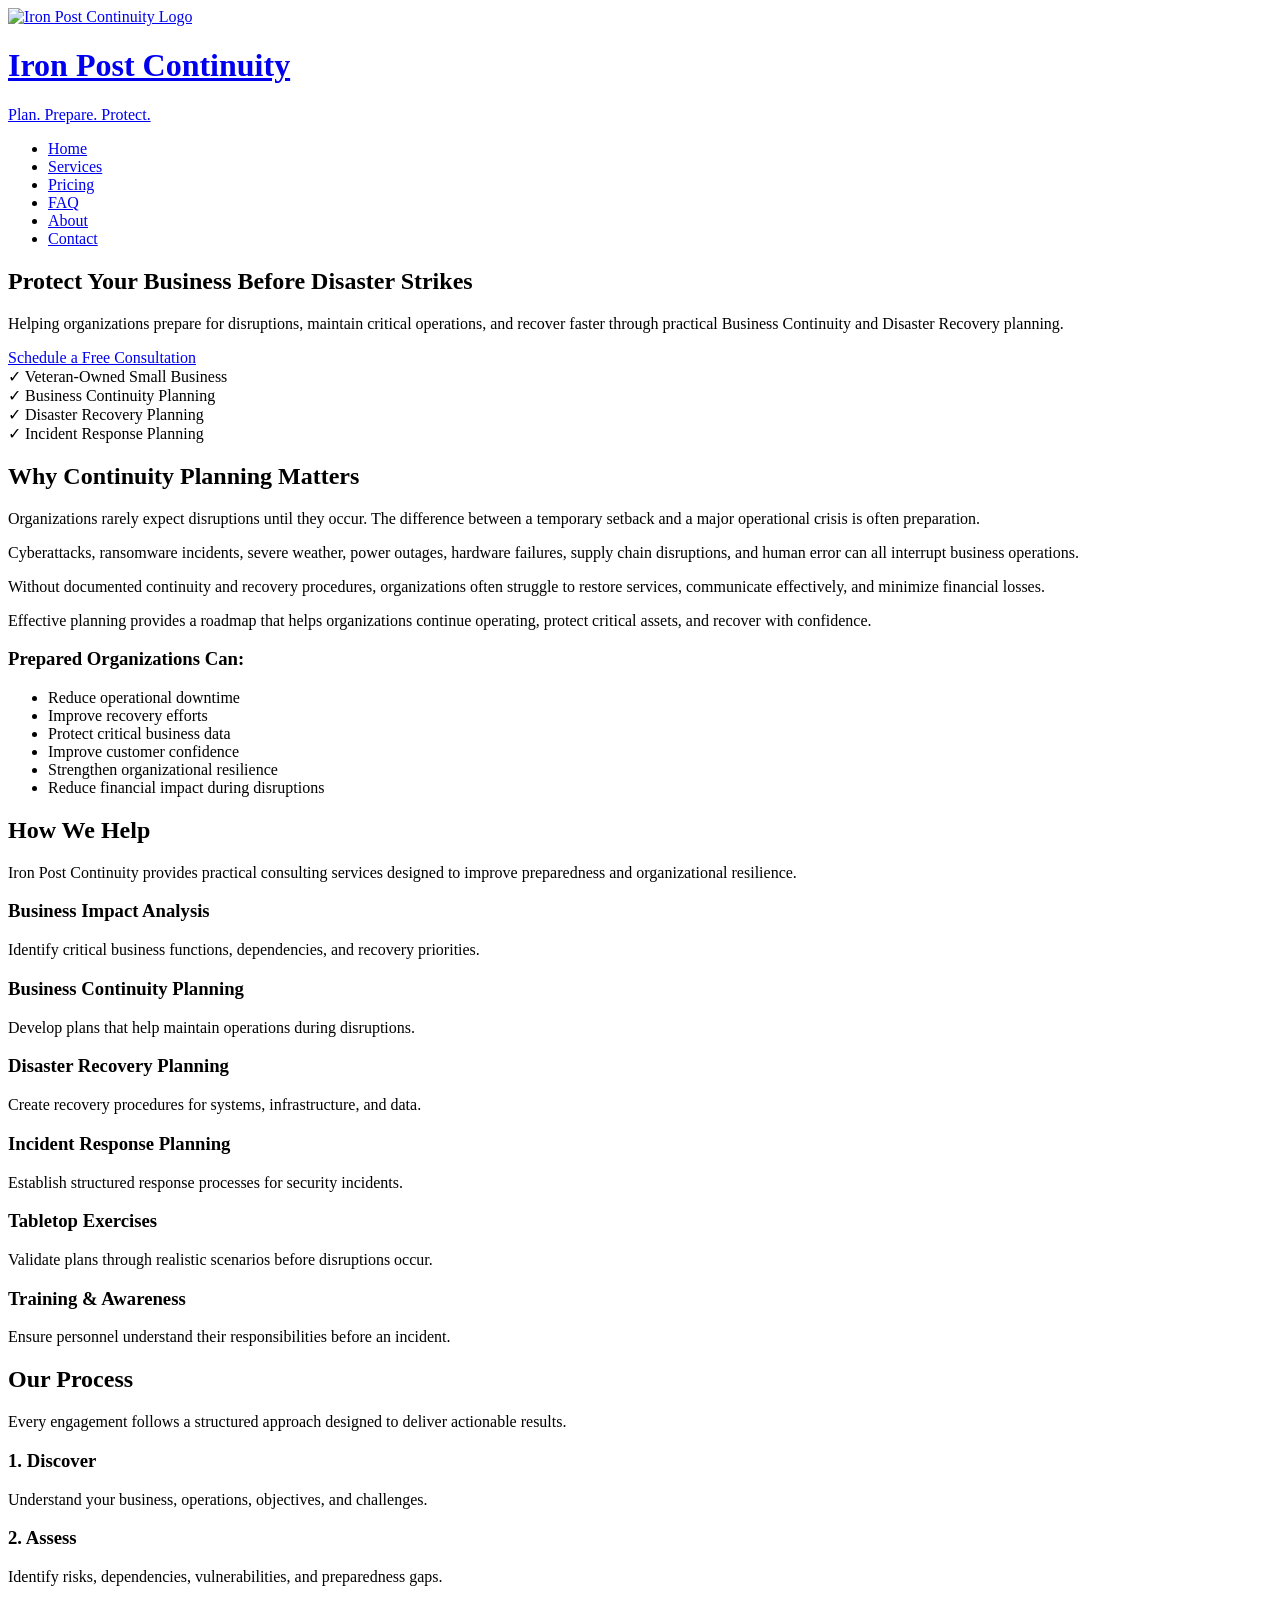
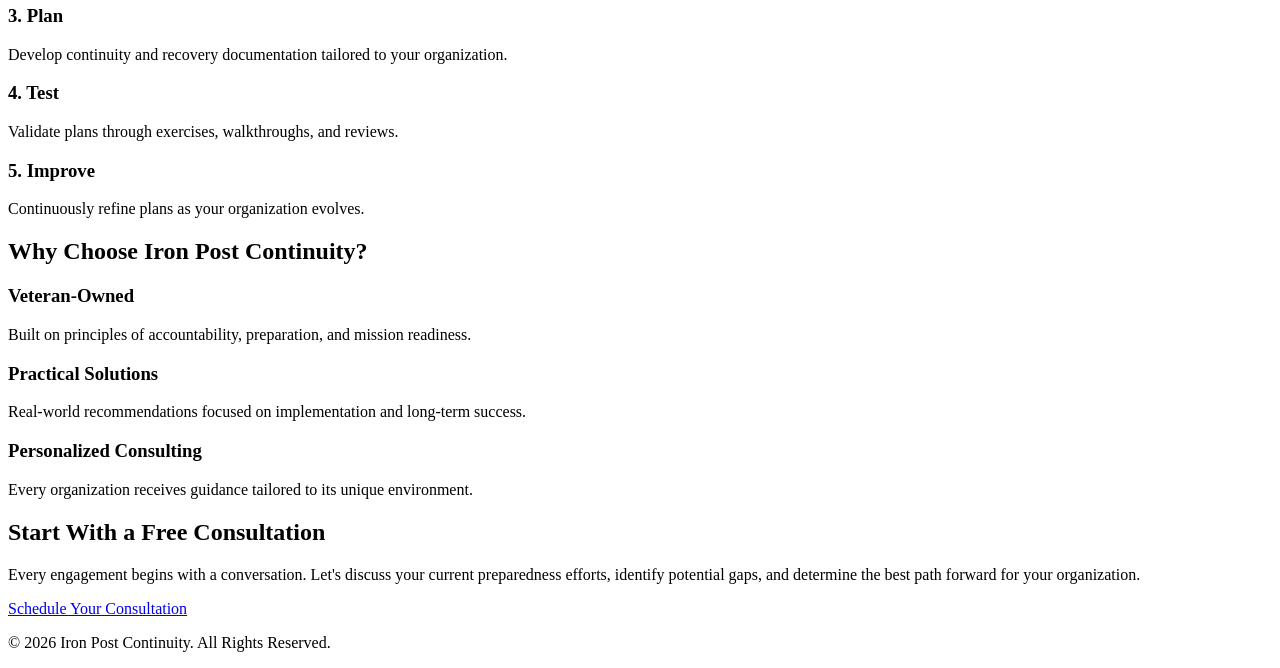
==== index.html @ cb5ae046 "Update index.html" ====
<!DOCTYPE html>

<html lang="en">
<head>
    <meta charset="UTF-8">
    <meta name="viewport" content="width=device-width, initial-scale=1.0">
    <title>Iron Post Continuity | Business Continuity & Disaster Recovery Consulting</title>


<link rel="stylesheet" href="css/styles.css">

<link rel="preconnect" href="https://fonts.googleapis.com">
<link rel="preconnect" href="https://fonts.gstatic.com" crossorigin>

<link href="https://fonts.googleapis.com/css2?family=Inter:wght@300;400;500;600;700&display=swap" rel="stylesheet">


</head>

<body>

<header>
    <div class="container nav-container">


    <a href="index.html" class="logo-container">

        <img src="images/logo.png"
             alt="Iron Post Continuity Logo"
             class="logo">

        <div>
            <h1>Iron Post Continuity</h1>
            <p>Plan. Prepare. Protect.</p>
        </div>

    </a>

    <nav>
        <ul>
            <li><a href="index.html">Home</a></li>
            <li><a href="services.html">Services</a></li>
            <li><a href="pricing.html">Pricing</a></li>
            <li><a href="faq.html">FAQ</a></li>
            <li><a href="about.html">About</a></li>
            <li><a href="contact.html">Contact</a></li>
        </ul>
    </nav>

</div>


</header>

<section class="hero home-hero">


<div class="container hero-content">

    <h2>Protect Your Business Before Disaster Strikes</h2>

    <p>
        Helping organizations prepare for disruptions, maintain
        critical operations, and recover faster through practical
        Business Continuity and Disaster Recovery planning.
    </p>

    <a href="contact.html" class="btn">
        Schedule a Free Consultation
    </a>

</div>


</section>

<section class="trust-bar">


<div class="container trust-grid">

    <div>✓ Veteran-Owned Small Business</div>

    <div>✓ Business Continuity Planning</div>

    <div>✓ Disaster Recovery Planning</div>

    <div>✓ Incident Response Planning</div>

</div>


</section>

<section class="section-light">


<div class="container">

    <div class="section-heading">

        <h2>Why Continuity Planning Matters</h2>

        <p>
            Organizations rarely expect disruptions until they occur.
            The difference between a temporary setback and a major
            operational crisis is often preparation.
        </p>

    </div>

    <div class="two-column-grid">

        <div>

            <p>
                Cyberattacks, ransomware incidents, severe weather,
                power outages, hardware failures, supply chain
                disruptions, and human error can all interrupt
                business operations.
            </p>

            <p>
                Without documented continuity and recovery procedures,
                organizations often struggle to restore services,
                communicate effectively, and minimize financial losses.
            </p>

            <p>
                Effective planning provides a roadmap that helps
                organizations continue operating, protect critical
                assets, and recover with confidence.
            </p>

        </div>

        <div class="card">

            <h3>Prepared Organizations Can:</h3>

            <ul>
                <li>Reduce operational downtime</li>
                <li>Improve recovery efforts</li>
                <li>Protect critical business data</li>
                <li>Improve customer confidence</li>
                <li>Strengthen organizational resilience</li>
                <li>Reduce financial impact during disruptions</li>
            </ul>

        </div>

    </div>

</div>


</section>

<section class="section-dark">


<div class="container">

    <div class="section-heading">

        <h2>How We Help</h2>

        <p>
            Iron Post Continuity provides practical consulting
            services designed to improve preparedness and
            organizational resilience.
        </p>

    </div>

    <div class="cards-grid">

        <div class="card">
            <h3>Business Impact Analysis</h3>
            <p>
                Identify critical business functions,
                dependencies, and recovery priorities.
            </p>
        </div>

        <div class="card">
            <h3>Business Continuity Planning</h3>
            <p>
                Develop plans that help maintain
                operations during disruptions.
            </p>
        </div>

        <div class="card">
            <h3>Disaster Recovery Planning</h3>
            <p>
                Create recovery procedures for
                systems, infrastructure, and data.
            </p>
        </div>

        <div class="card">
            <h3>Incident Response Planning</h3>
            <p>
                Establish structured response
                processes for security incidents.
            </p>
        </div>

        <div class="card">
            <h3>Tabletop Exercises</h3>
            <p>
                Validate plans through realistic
                scenarios before disruptions occur.
            </p>
        </div>

        <div class="card">
            <h3>Training & Awareness</h3>
            <p>
                Ensure personnel understand their
                responsibilities before an incident.
            </p>
        </div>

    </div>

</div>


</section>

<section class="section-light">


<div class="container">

    <div class="section-heading">

        <h2>Our Process</h2>

        <p>
            Every engagement follows a structured approach
            designed to deliver actionable results.
        </p>

    </div>

    <div class="cards-grid">

        <div class="card">
            <h3>1. Discover</h3>
            <p>
                Understand your business, operations,
                objectives, and challenges.
            </p>
        </div>

        <div class="card">
            <h3>2. Assess</h3>
            <p>
                Identify risks, dependencies,
                vulnerabilities, and preparedness gaps.
            </p>
        </div>

        <div class="card">
            <h3>3. Plan</h3>
            <p>
                Develop continuity and recovery
                documentation tailored to your organization.
            </p>
        </div>

        <div class="card">
            <h3>4. Test</h3>
            <p>
                Validate plans through exercises,
                walkthroughs, and reviews.
            </p>
        </div>

        <div class="card">
            <h3>5. Improve</h3>
            <p>
                Continuously refine plans as your
                organization evolves.
            </p>
        </div>

    </div>

</div>


</section>

<section class="section-dark">


<div class="container">

    <div class="section-heading">

        <h2>Why Choose Iron Post Continuity?</h2>

    </div>

    <div class="cards-grid">

        <div class="card">

            <h3>Veteran-Owned</h3>

            <p>
                Built on principles of accountability,
                preparation, and mission readiness.
            </p>

        </div>

        <div class="card">

            <h3>Practical Solutions</h3>

            <p>
                Real-world recommendations focused on
                implementation and long-term success.
            </p>

        </div>

        <div class="card">

            <h3>Personalized Consulting</h3>

            <p>
                Every organization receives guidance
                tailored to its unique environment.
            </p>

        </div>

    </div>

</div>


</section>

<section class="cta-section">


<div class="container">

    <h2>Start With a Free Consultation</h2>

    <p>
        Every engagement begins with a conversation.
        Let's discuss your current preparedness efforts,
        identify potential gaps, and determine the best
        path forward for your organization.
    </p>

    <a href="contact.html" class="btn">
        Schedule Your Consultation
    </a>

</div>


</section>

<footer>


<div class="container">

    <p>
        © 2026 Iron Post Continuity. All Rights Reserved.
    </p>

</div>


</footer>

</body>
</html>
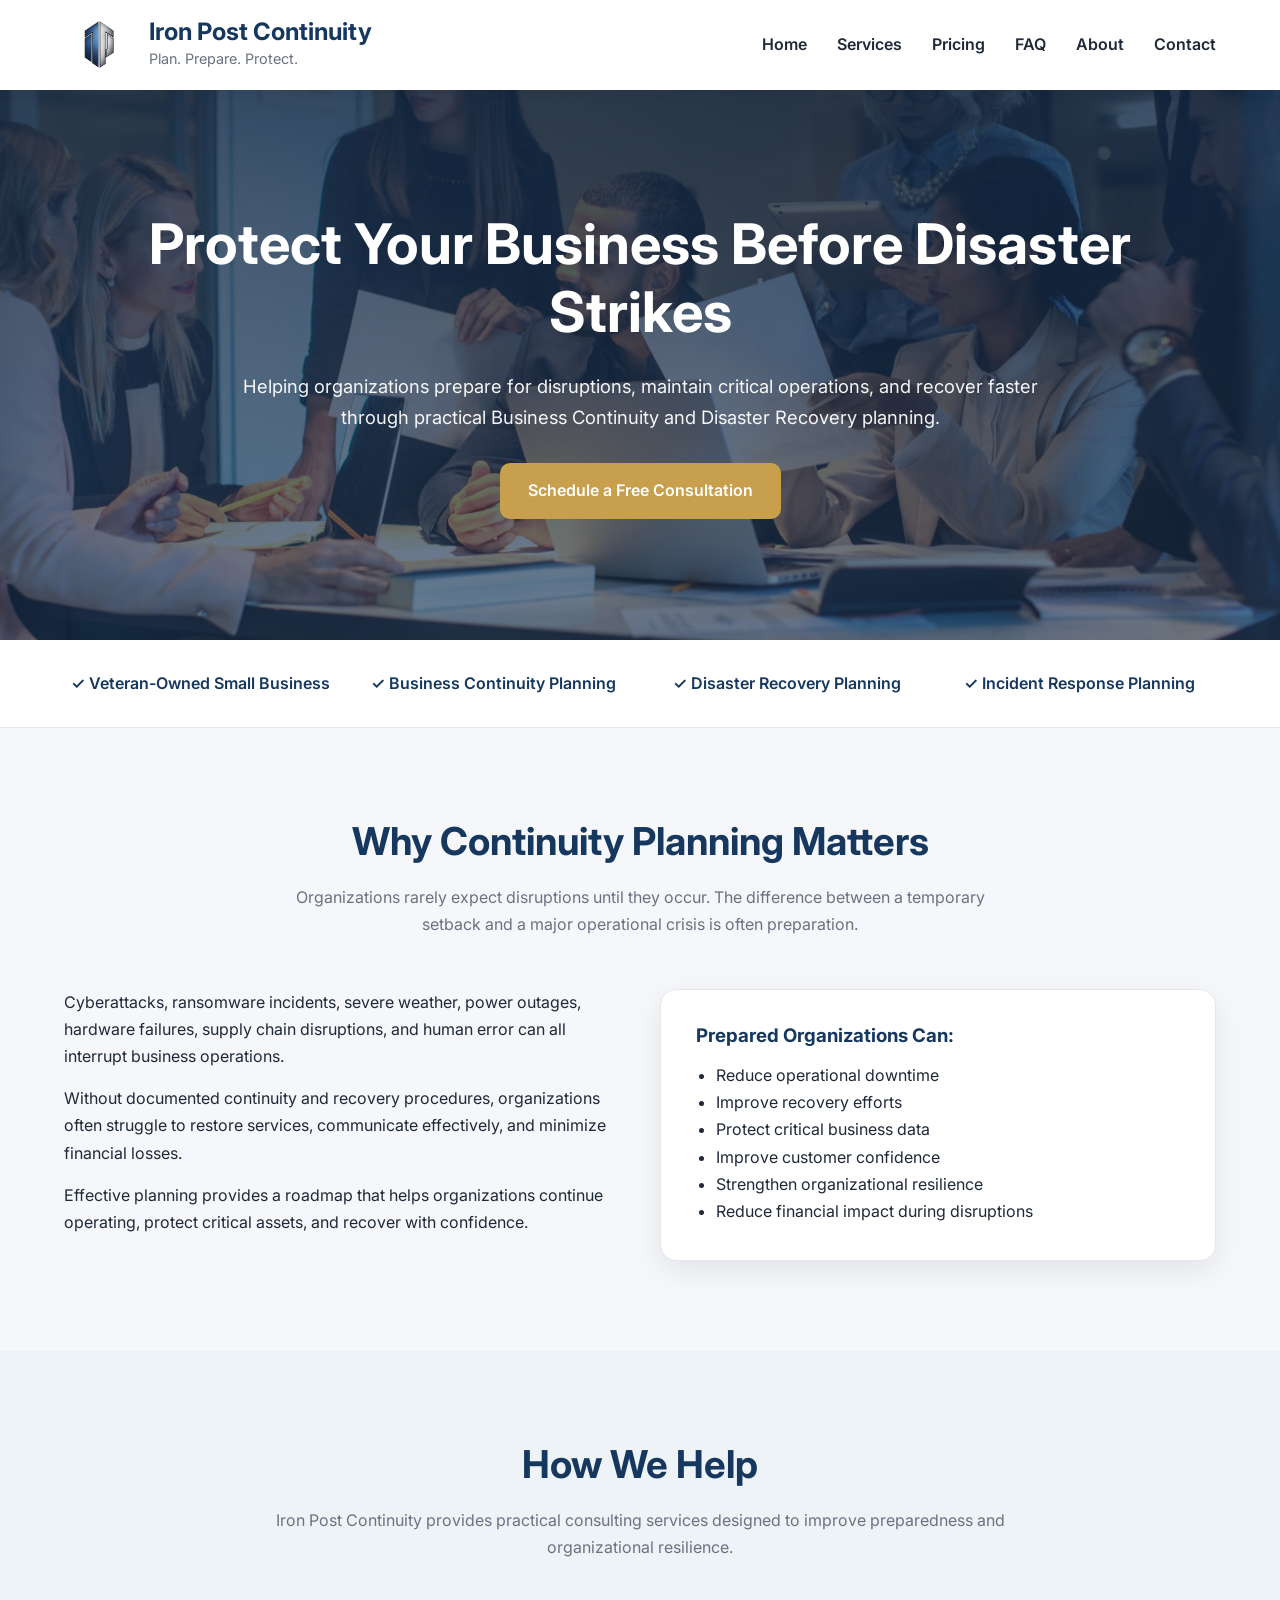
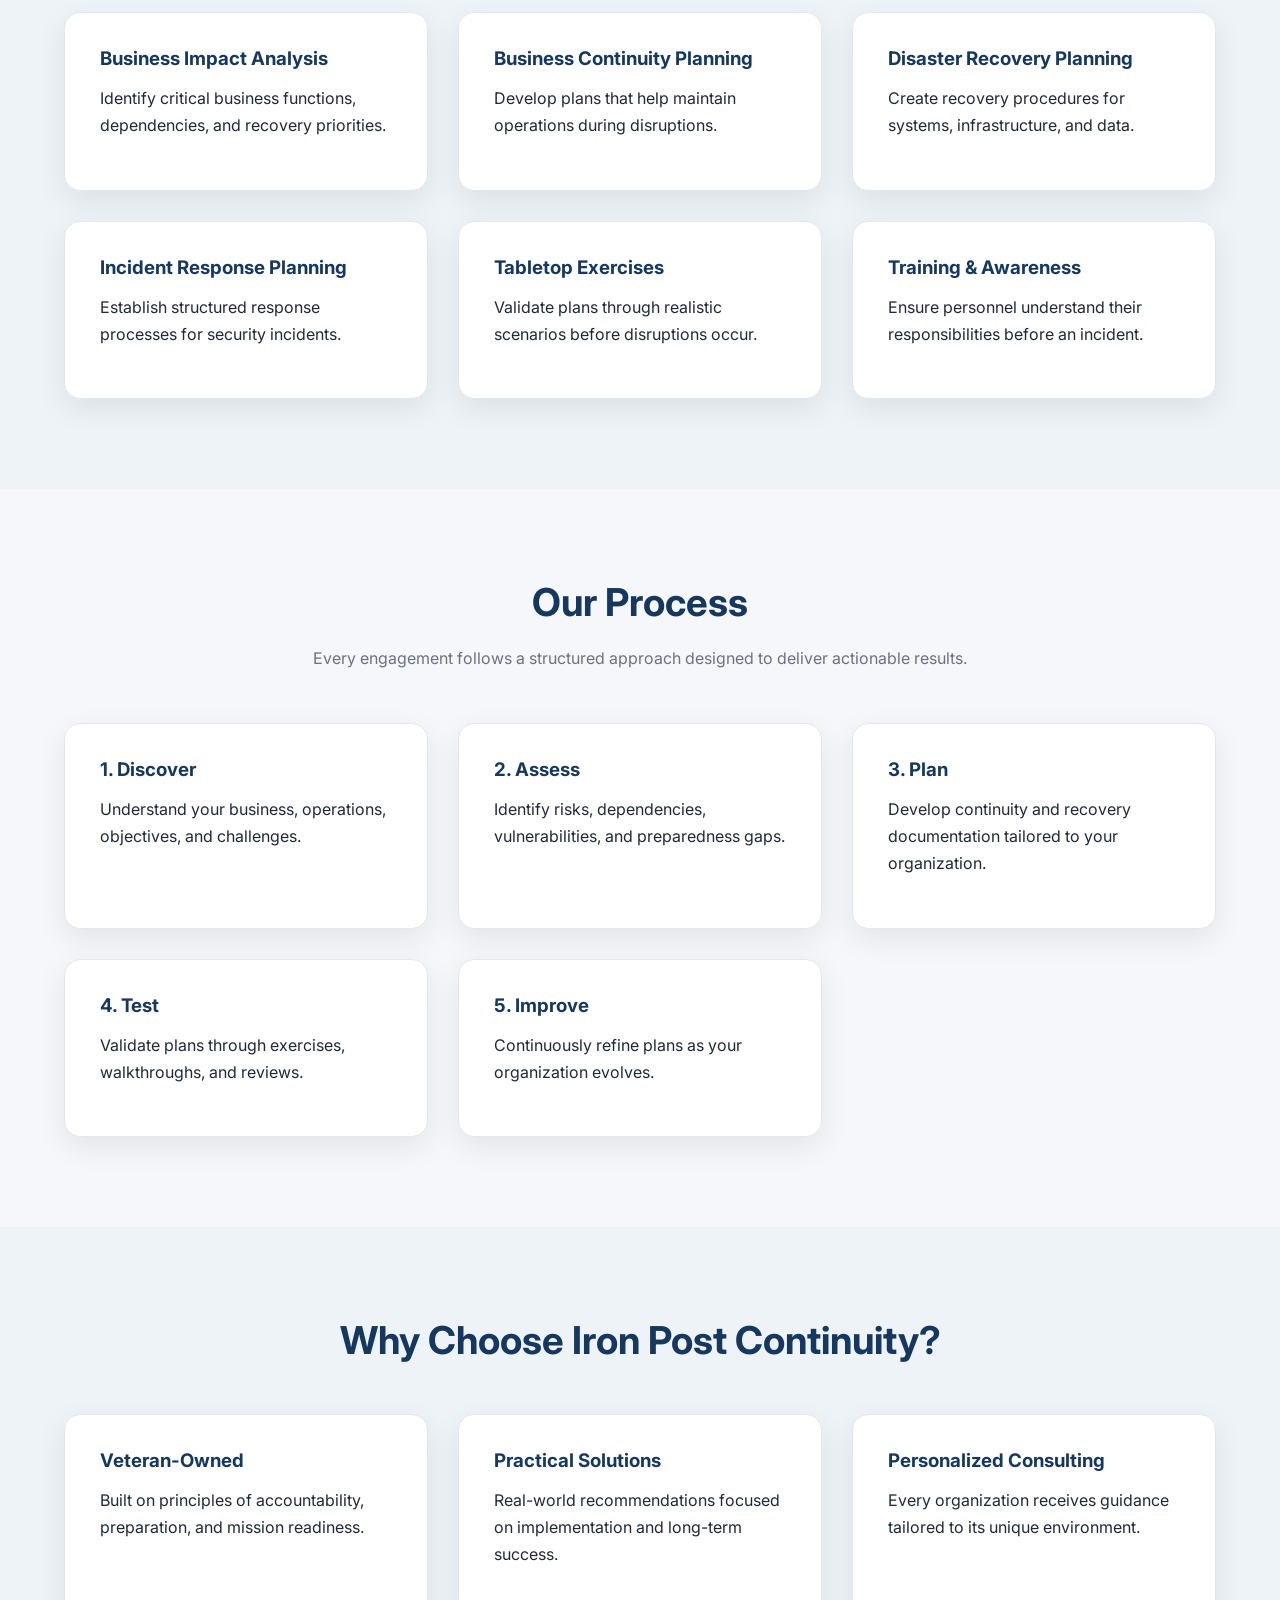
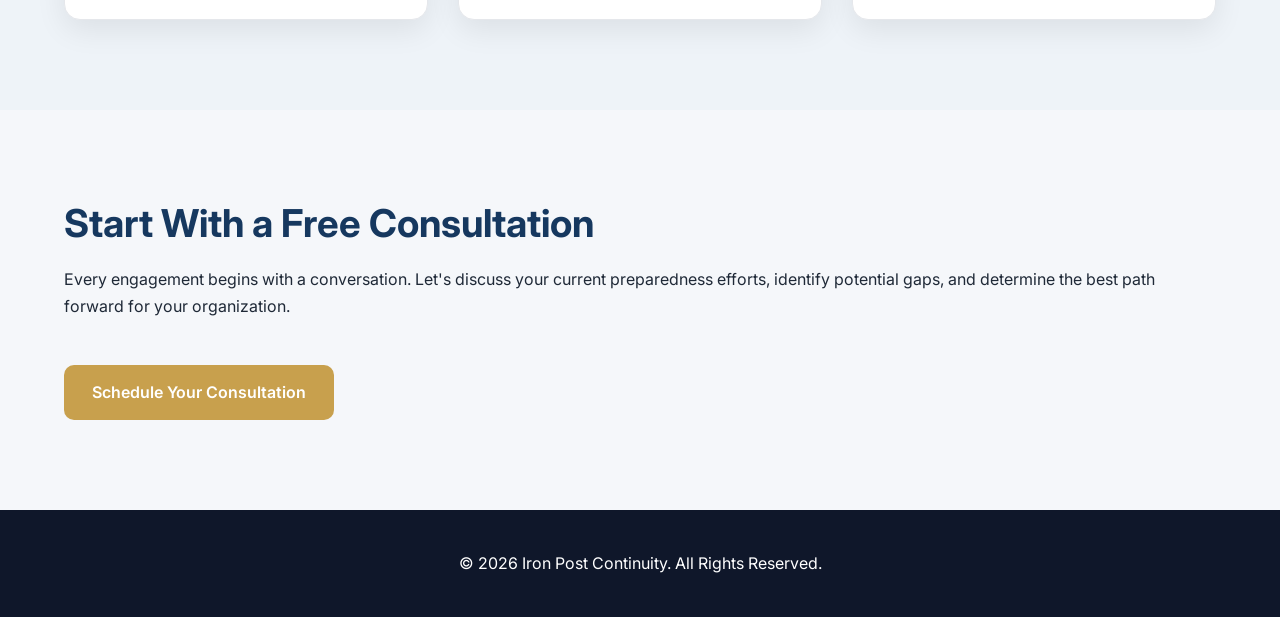
==== commit bc636769: "Added favicon and updated webpages to show it." ====
--- a/index.html
+++ b/index.html
@@ -5,7 +5,7 @@
     <meta charset="UTF-8">
     <meta name="viewport" content="width=device-width, initial-scale=1.0">
     <title>Iron Post Continuity | Business Continuity & Disaster Recovery Consulting</title>
-
+    <link rel="icon" type="image/png" href="images/favicon.png">
 
 <link rel="stylesheet" href="css/styles.css">
 
--- a/css/styles.css
+++ b/css/styles.css
@@ -0,0 +1,916 @@
+/* ==================================================
+IRON POST CONTINUITY
+Professional Consulting Theme
+================================================== */
+
+:root {
+
+
+--primary: #16385f;
+--primary-dark: #102846;
+--primary-light: #29517f;
+
+--secondary: #c8a04d;
+
+--text: #1f2937;
+--text-light: #6b7280;
+
+--background: #f5f7fa;
+--surface: #ffffff;
+
+--border: #e5e7eb;
+
+--shadow:
+    0 10px 30px rgba(0,0,0,.08);
+
+
+}
+
+/* ==================================================
+RESET
+================================================== */
+
+* {
+  margin: 0;
+  padding: 0;
+  box-sizing: border-box;
+  }
+
+html {
+scroll-behavior: smooth;
+}
+
+body {
+
+
+font-family: 'Inter', sans-serif;
+
+background: var(--background);
+
+color: var(--text);
+
+line-height: 1.7;
+
+
+}
+
+/* ==================================================
+GLOBAL
+================================================== */
+
+.container {
+
+
+width: 90%;
+max-width: 1200px;
+margin: auto;
+
+
+}
+
+section {
+padding: 90px 0;
+}
+
+h1,
+h2,
+h3 {
+
+
+line-height: 1.2;
+
+
+}
+
+h2 {
+
+
+color: var(--primary);
+
+font-size: 2.4rem;
+
+margin-bottom: 20px;
+
+
+}
+
+p {
+
+
+margin-bottom: 15px;
+
+
+}
+
+ul {
+
+
+padding-left: 20px;
+
+
+}
+
+a {
+
+
+text-decoration: none;
+
+
+}
+
+/* ==================================================
+HEADER
+================================================== */
+
+header {
+
+
+background: white;
+
+position: sticky;
+
+top: 0;
+
+z-index: 1000;
+
+box-shadow:
+    0 2px 12px rgba(0,0,0,.05);
+
+
+}
+
+.nav-container {
+
+
+display: flex;
+
+align-items: center;
+
+justify-content: space-between;
+
+min-height: 90px;
+
+
+}
+
+.logo-container {
+
+
+display: flex;
+
+align-items: center;
+
+gap: 15px;
+
+color: inherit;
+
+
+}
+
+.logo {
+
+
+width: 70px;
+height: auto;
+
+
+}
+
+.logo-container h1 {
+
+
+font-size: 1.5rem;
+
+color: var(--primary);
+
+margin: 0;
+
+
+}
+
+.logo-container p {
+
+
+margin: 0;
+
+color: var(--text-light);
+
+font-size: .9rem;
+
+
+}
+
+nav ul {
+
+
+display: flex;
+
+list-style: none;
+
+gap: 30px;
+
+
+}
+
+nav a {
+
+
+color: var(--text);
+
+font-weight: 600;
+
+transition: .25s ease;
+
+
+}
+
+nav a:hover {
+
+
+color: var(--secondary);
+
+
+}
+
+/* ==================================================
+HERO SECTIONS
+================================================== */
+
+.hero,
+.page-hero {
+
+
+min-height: 550px;
+
+display: flex;
+
+align-items: center;
+
+justify-content: center;
+
+text-align: center;
+
+position: relative;
+
+overflow: hidden;
+
+background-size: cover;
+background-position: center;
+
+
+}
+
+.hero::before,
+.page-hero::before {
+
+
+content: "";
+
+position: absolute;
+
+inset: 0;
+
+background:
+    linear-gradient(
+        rgba(16,40,70,.82),
+        rgba(16,40,70,.58)
+    );
+
+
+}
+
+.hero-content,
+.page-hero .container {
+
+
+position: relative;
+
+z-index: 2;
+
+
+}
+
+.hero h2,
+.page-hero h2 {
+
+
+color: white;
+
+font-size: 3.5rem;
+
+margin-bottom: 25px;
+
+
+}
+
+.hero p,
+.page-hero p {
+
+
+color: rgba(255,255,255,.95);
+
+max-width: 850px;
+
+margin: auto;
+
+font-size: 1.15rem;
+
+
+}
+
+/* ==================================================
+HERO IMAGES
+================================================== */
+
+.home-hero {
+background-image: url('../images/hero-bg.jpg');
+}
+
+.about-hero {
+background-image: url('../images/about-hero.jpg');
+}
+
+.services-hero {
+background-image: url('../images/services-hero.jpg');
+}
+
+.pricing-hero {
+background-image: url('../images/pricing-hero.jpg');
+}
+
+.faq-hero {
+background-image: url('../images/faq-hero.jpg');
+}
+
+.contact-hero {
+background-image: url('../images/contact-hero.jpg');
+}
+
+/* ==========================================
+   Founder Section
+========================================== */
+
+.founder-card {
+
+    display: grid;
+
+    grid-template-columns: 300px 1fr;
+
+    gap: 40px;
+
+    align-items: center;
+
+    background: white;
+
+    padding: 40px;
+
+    border-radius: 16px;
+
+    border: 1px solid var(--border);
+
+    box-shadow: var(--shadow);
+
+    max-width: 1100px;
+
+    margin: auto;
+}
+
+.founder-image img {
+
+    width: 100%;
+
+    border-radius: 12px;
+
+    display: block;
+
+    box-shadow:
+        0 10px 25px rgba(0,0,0,.15);
+}
+
+.founder-content h3 {
+
+    color: var(--primary);
+
+    font-size: 2rem;
+
+    margin-bottom: 20px;
+}
+
+.founder-content p {
+
+    margin-bottom: 15px;
+}
+
+.founder-title {
+
+    color: var(--text-light);
+
+    font-weight: 600;
+
+    margin-bottom: 25px;
+}
+
+/* ==================================================
+BUTTONS
+================================================== */
+
+.btn {
+
+
+display: inline-block;
+
+margin-top: 30px;
+
+padding: 14px 28px;
+
+background: var(--secondary);
+
+color: white;
+
+font-weight: 600;
+
+border-radius: 10px;
+
+transition: .3s ease;
+
+
+}
+
+.btn:hover {
+
+
+transform: translateY(-3px);
+
+opacity: .95;
+
+
+}
+
+/* ==================================================
+TRUST BAR
+================================================== */
+
+.trust-bar {
+
+
+background: white;
+
+padding: 30px 0;
+
+border-bottom: 1px solid var(--border);
+
+
+}
+
+.trust-grid {
+
+
+display: grid;
+
+grid-template-columns:
+    repeat(auto-fit,minmax(220px,1fr));
+
+gap: 20px;
+
+text-align: center;
+
+font-weight: 600;
+
+color: var(--primary);
+
+
+}
+
+/* ==================================================
+SECTION STYLES
+================================================== */
+
+.section-light {
+
+
+background: var(--background);
+
+
+}
+
+.section-dark {
+
+
+background: #eef3f8;
+
+
+}
+
+.section-heading {
+
+
+text-align: center;
+
+margin-bottom: 50px;
+
+
+}
+
+.section-heading p {
+
+
+max-width: 750px;
+
+margin: auto;
+
+color: var(--text-light);
+
+
+}
+
+/* ==================================================
+TWO COLUMN GRID
+================================================== */
+
+.two-column-grid {
+
+
+display: grid;
+
+grid-template-columns:
+    repeat(auto-fit,minmax(350px,1fr));
+
+gap: 40px;
+
+align-items: start;
+
+
+}
+
+/* ==================================================
+CARDS
+================================================== */
+
+.cards-grid {
+
+
+display: grid;
+
+grid-template-columns:
+    repeat(auto-fit,minmax(280px,1fr));
+
+gap: 30px;
+
+
+}
+
+.card {
+
+
+background: white;
+
+padding: 35px;
+
+border-radius: 16px;
+
+border: 1px solid var(--border);
+
+box-shadow: var(--shadow);
+
+transition: .3s ease;
+
+
+}
+
+.card:hover {
+
+
+transform: translateY(-6px);
+
+
+}
+
+.card h3 {
+
+
+color: var(--primary);
+
+margin-bottom: 15px;
+
+
+}
+
+.featured-card {
+
+
+border: 2px solid var(--secondary);
+
+
+}
+
+/* ==================================================
+PRICE
+================================================== */
+
+.price {
+
+
+font-size: 2.4rem;
+
+font-weight: 400;
+
+color: var(--primary);
+
+margin: 20px 0;
+
+
+}
+
+.price span {
+
+
+font-size: 1rem;
+
+color: var(--text-light);
+
+
+}
+
+/* ==================================================
+FAQ
+================================================== */
+
+.faq-container {
+
+
+max-width: 900px;
+
+margin: auto;
+
+
+}
+
+.faq-item {
+
+
+background: white;
+
+margin-bottom: 15px;
+
+border-radius: 12px;
+
+overflow: hidden;
+
+border: 1px solid var(--border);
+
+box-shadow: var(--shadow);
+
+
+}
+
+.faq-item summary {
+
+
+cursor: pointer;
+
+padding: 22px;
+
+font-weight: 600;
+
+list-style: none;
+
+position: relative;
+
+
+}
+
+.faq-item summary::-webkit-details-marker {
+display: none;
+}
+
+.faq-item summary::after {
+
+
+content: "+";
+
+position: absolute;
+
+right: 25px;
+
+font-size: 1.5rem;
+
+
+}
+
+.faq-item[open] summary::after {
+content: "−";
+}
+
+.faq-content {
+
+
+padding: 0 22px 22px;
+
+
+}
+
+/* ==================================================
+CONTACT
+================================================== */
+
+.contact-layout {
+
+
+display: grid;
+
+grid-template-columns:
+    2fr 1fr;
+
+gap: 40px;
+
+
+}
+
+.contact-form-card,
+.contact-info-card {
+
+
+background: white;
+
+padding: 35px;
+
+border-radius: 16px;
+
+border: 1px solid var(--border);
+
+box-shadow: var(--shadow);
+
+
+}
+
+.form-group {
+
+
+margin-bottom: 20px;
+
+
+}
+
+.form-group label {
+
+
+display: block;
+
+margin-bottom: 8px;
+
+font-weight: 600;
+
+
+}
+
+.contact-form input,
+.contact-form select,
+.contact-form textarea {
+
+
+width: 100%;
+
+padding: 14px;
+
+border: 1px solid var(--border);
+
+border-radius: 10px;
+
+font-family: inherit;
+
+
+}
+
+.contact-form textarea {
+
+
+resize: vertical;
+
+
+}
+
+.contact-item {
+
+
+margin-bottom: 25px;
+
+
+}
+
+.privacy-note {
+
+
+margin-top: 25px;
+
+text-align: center;
+
+color: var(--text-light);
+
+
+}
+
+/* ==================================================
+FOOTER
+================================================== */
+
+footer {
+
+
+background: #0f172a;
+
+color: white;
+
+text-align: center;
+
+padding: 40px 0;
+
+
+}
+
+footer p {
+
+
+margin: 0;
+
+
+}
+
+/* ==================================================
+MOBILE
+================================================== */
+
+@media (max-width: 900px) {
+
+
+.nav-container {
+
+    flex-direction: column;
+
+    padding: 20px 0;
+}
+
+nav ul {
+
+    flex-wrap: wrap;
+
+    justify-content: center;
+
+    gap: 15px;
+}
+
+.contact-layout {
+
+    grid-template-columns: 1fr;
+}
+
+.hero h2,
+.page-hero h2 {
+
+    font-size: 2.5rem;
+}
+
+
+}
+
+@media (max-width: 768px) {
+
+
+section {
+    padding: 70px 0;
+}
+
+h2 {
+    font-size: 2rem;
+}
+
+.hero h2,
+.page-hero h2 {
+
+    font-size: 2rem;
+}
+
+.cards-grid {
+
+    grid-template-columns: 1fr;
+}
+
+.two-column-grid {
+
+    grid-template-columns: 1fr;
+}
+
+.founder-card {
+
+        grid-template-columns: 1fr;
+
+        text-align: center;
+    }
+
+.founder-image {
+
+        max-width: 250px;
+
+        margin: auto;
+    }
+
+}
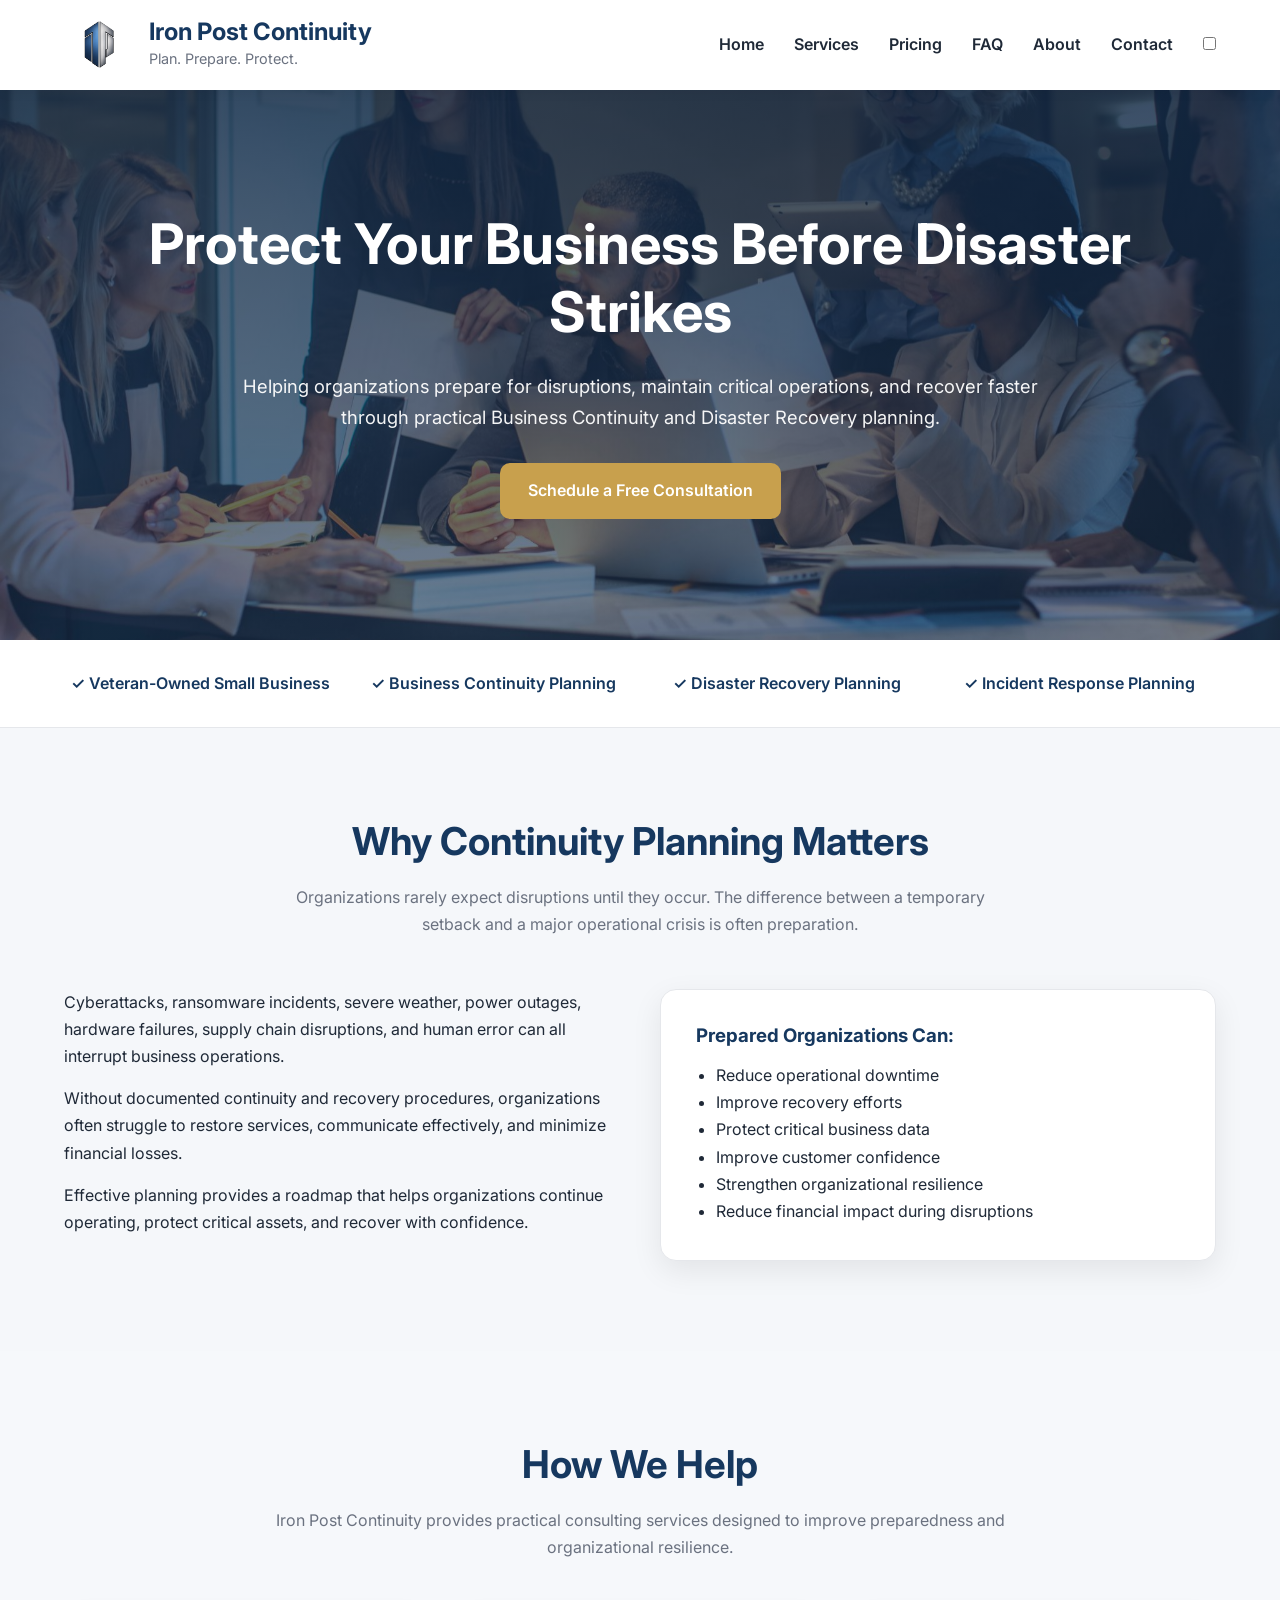
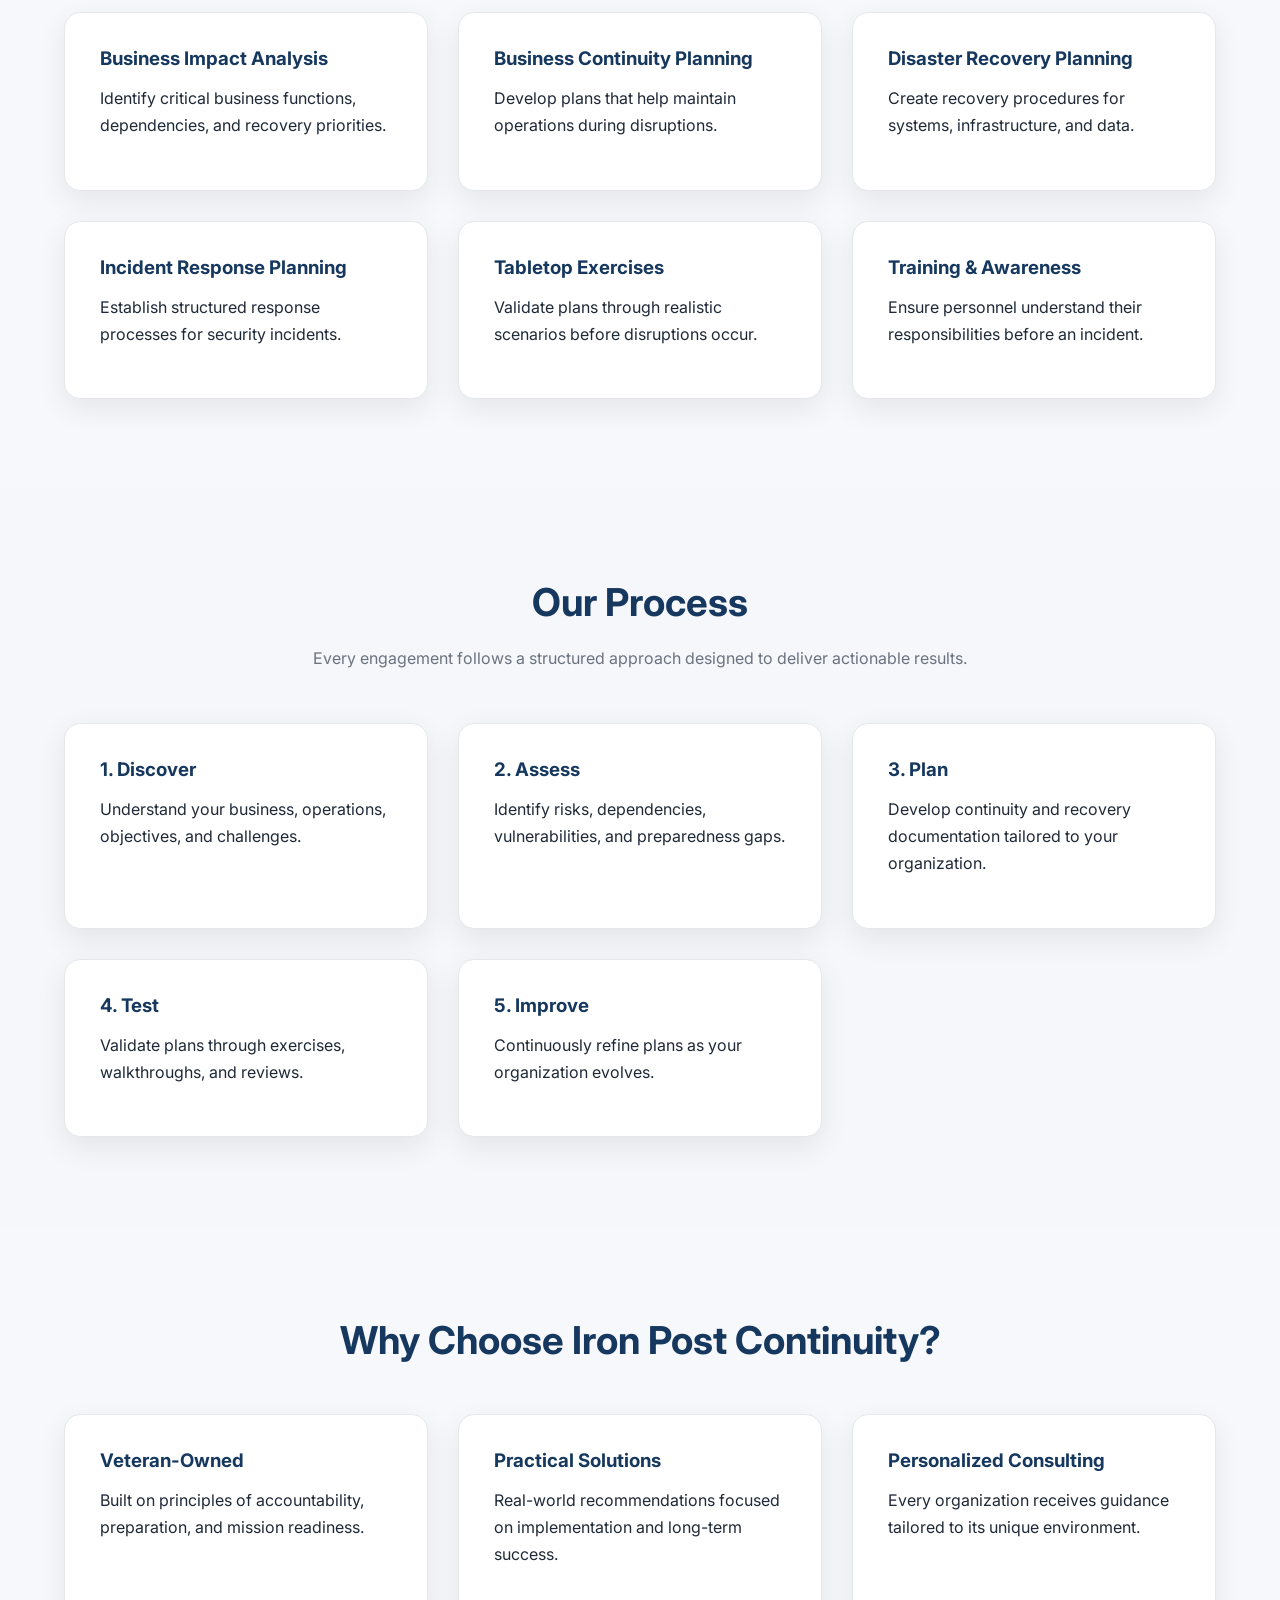
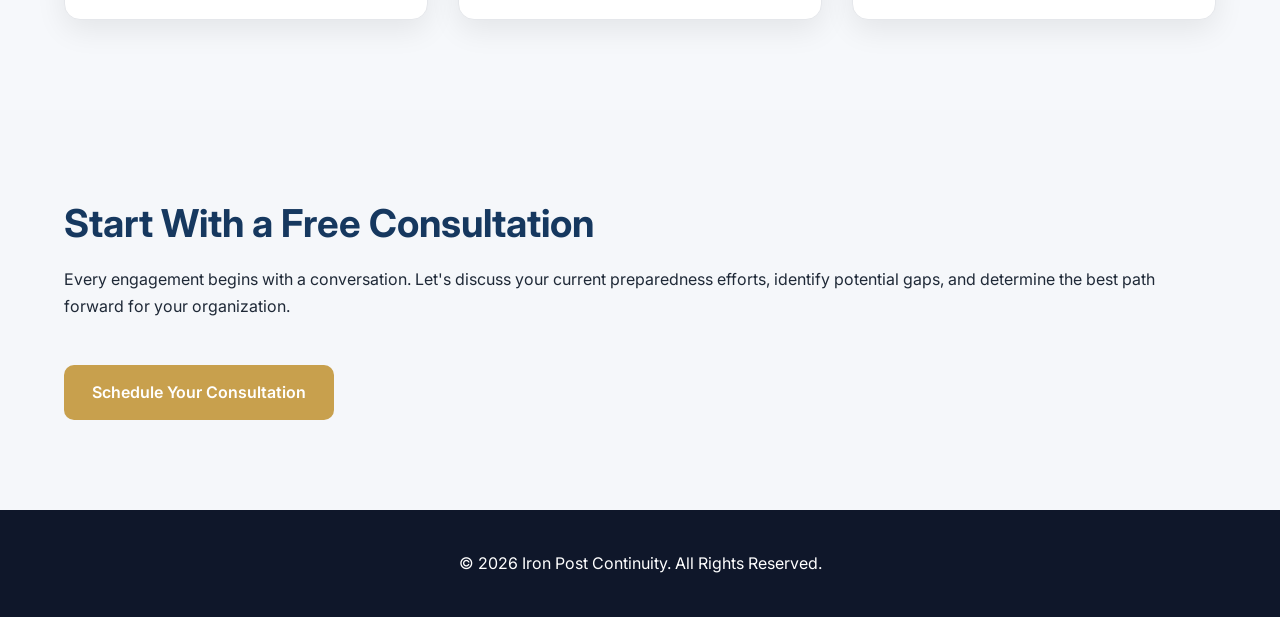
==== commit 177b23ec: "Updated to provide dark mode context" ====
--- a/index.html
+++ b/index.html
@@ -5,7 +5,7 @@
     <meta charset="UTF-8">
     <meta name="viewport" content="width=device-width, initial-scale=1.0">
     <title>Iron Post Continuity | Business Continuity & Disaster Recovery Consulting</title>
-    <link rel="icon" type="image/png" href="images/favicon.png">
+    <link rel="icon" type="image/png" href="images/favicon.ico">
 
 <link rel="stylesheet" href="css/styles.css">
 
@@ -44,6 +44,10 @@
             <li><a href="faq.html">FAQ</a></li>
             <li><a href="about.html">About</a></li>
             <li><a href="contact.html">Contact</a></li>
+            <label class="theme-switch">
+                <input type="checkbox" id="theme-toggle">
+                <span class="slider"></span>
+            </label>
         </ul>
     </nav>
 
@@ -386,4 +390,30 @@
 </footer>
 
 </body>
+<script>
+document.addEventListener('DOMContentLoaded', () => {
+
+    const toggle = document.getElementById('theme-toggle');
+
+    if (localStorage.getItem('theme') === 'dark') {
+        document.body.classList.add('dark-mode');
+        toggle.textContent = '☀️';
+    }
+
+    toggle.addEventListener('click', () => {
+
+        document.body.classList.toggle('dark-mode');
+
+        if (document.body.classList.contains('dark-mode')) {
+            localStorage.setItem('theme', 'dark');
+            toggle.textContent = '☀️';
+        } else {
+            localStorage.setItem('theme', 'light');
+            toggle.textContent = '🌙';
+        }
+
+    });
+
+});
+</script>
 </html>
--- a/css/styles.css
+++ b/css/styles.css
@@ -24,6 +24,28 @@
     0 10px 30px rgba(0,0,0,.08);
 
 
+}
+
+/* ==========================================
+DARK MODE
+========================================== */
+
+body.dark-mode {
+    --primary: #4f8ccf;
+    --primary-dark: #336799;
+    --primary-light: #74a7df;
+
+    --secondary: #d9b263;
+
+    --text: #e5e7eb;
+    --text-light: #9ca3af;
+
+    --background: #111827;
+    --surface: #1f2937;
+
+    --border: #374151;
+
+    --shadow: 0 10px 30px rgba(0,0,0,.35);
 }
 
 /* ==================================================
@@ -125,7 +147,7 @@
 header {
 
 
-background: white;
+background: var(--surface);
 
 position: sticky;
 
@@ -360,7 +382,7 @@
 
     align-items: center;
 
-    background: white;
+    background: var(--surface);
 
     padding: 40px;
 
@@ -453,7 +475,7 @@
 .trust-bar {
 
 
-background: white;
+background: var(--surface);
 
 padding: 30px 0;
 
@@ -496,7 +518,7 @@
 .section-dark {
 
 
-background: #eef3f8;
+background: color-mix(in srgb, var(--background) 90%, white 10%);
 
 
 }
@@ -562,7 +584,7 @@
 .card {
 
 
-background: white;
+background: var(--surface);
 
 padding: 35px;
 
@@ -648,7 +670,7 @@
 .faq-item {
 
 
-background: white;
+background: var(--surface);
 
 margin-bottom: 15px;
 
@@ -730,7 +752,7 @@
 .contact-info-card {
 
 
-background: white;
+background: var(--surface);
 
 padding: 35px;
 
@@ -809,6 +831,52 @@
 
 }
 
+.service-grid {
+    display: grid;
+    grid-template-columns: repeat(2, 1fr);
+    gap: 12px;
+    margin-top: 10px;
+}
+
+.service-option {
+    display: flex;
+    align-items: center;
+    gap: 10px;
+    padding: 12px 16px;
+    background: var(--surface);
+    border: 1px solid #d8dde6;
+    border-radius: 8px;
+    cursor: pointer;
+    transition: all 0.2s ease;
+}
+
+.service-option:hover {
+    border-color: #b22222;
+    background: #f8f9fa;
+}
+
+.service-option input[type="checkbox"] {
+    width: 18px;
+    height: 18px;
+    margin: 0;
+}
+
+.service-option span {
+    font-weight: 500;
+}
+
+.service-option:has(input:checked) {
+    background: #fef2f2;
+    border-color: #b22222;
+}
+
+.error-message {
+    color: #b22222;
+    font-size: 0.9rem;
+    font-weight: 600;
+    margin-top: 8px;
+}
+
 /* ==================================================
 FOOTER
 ================================================== */
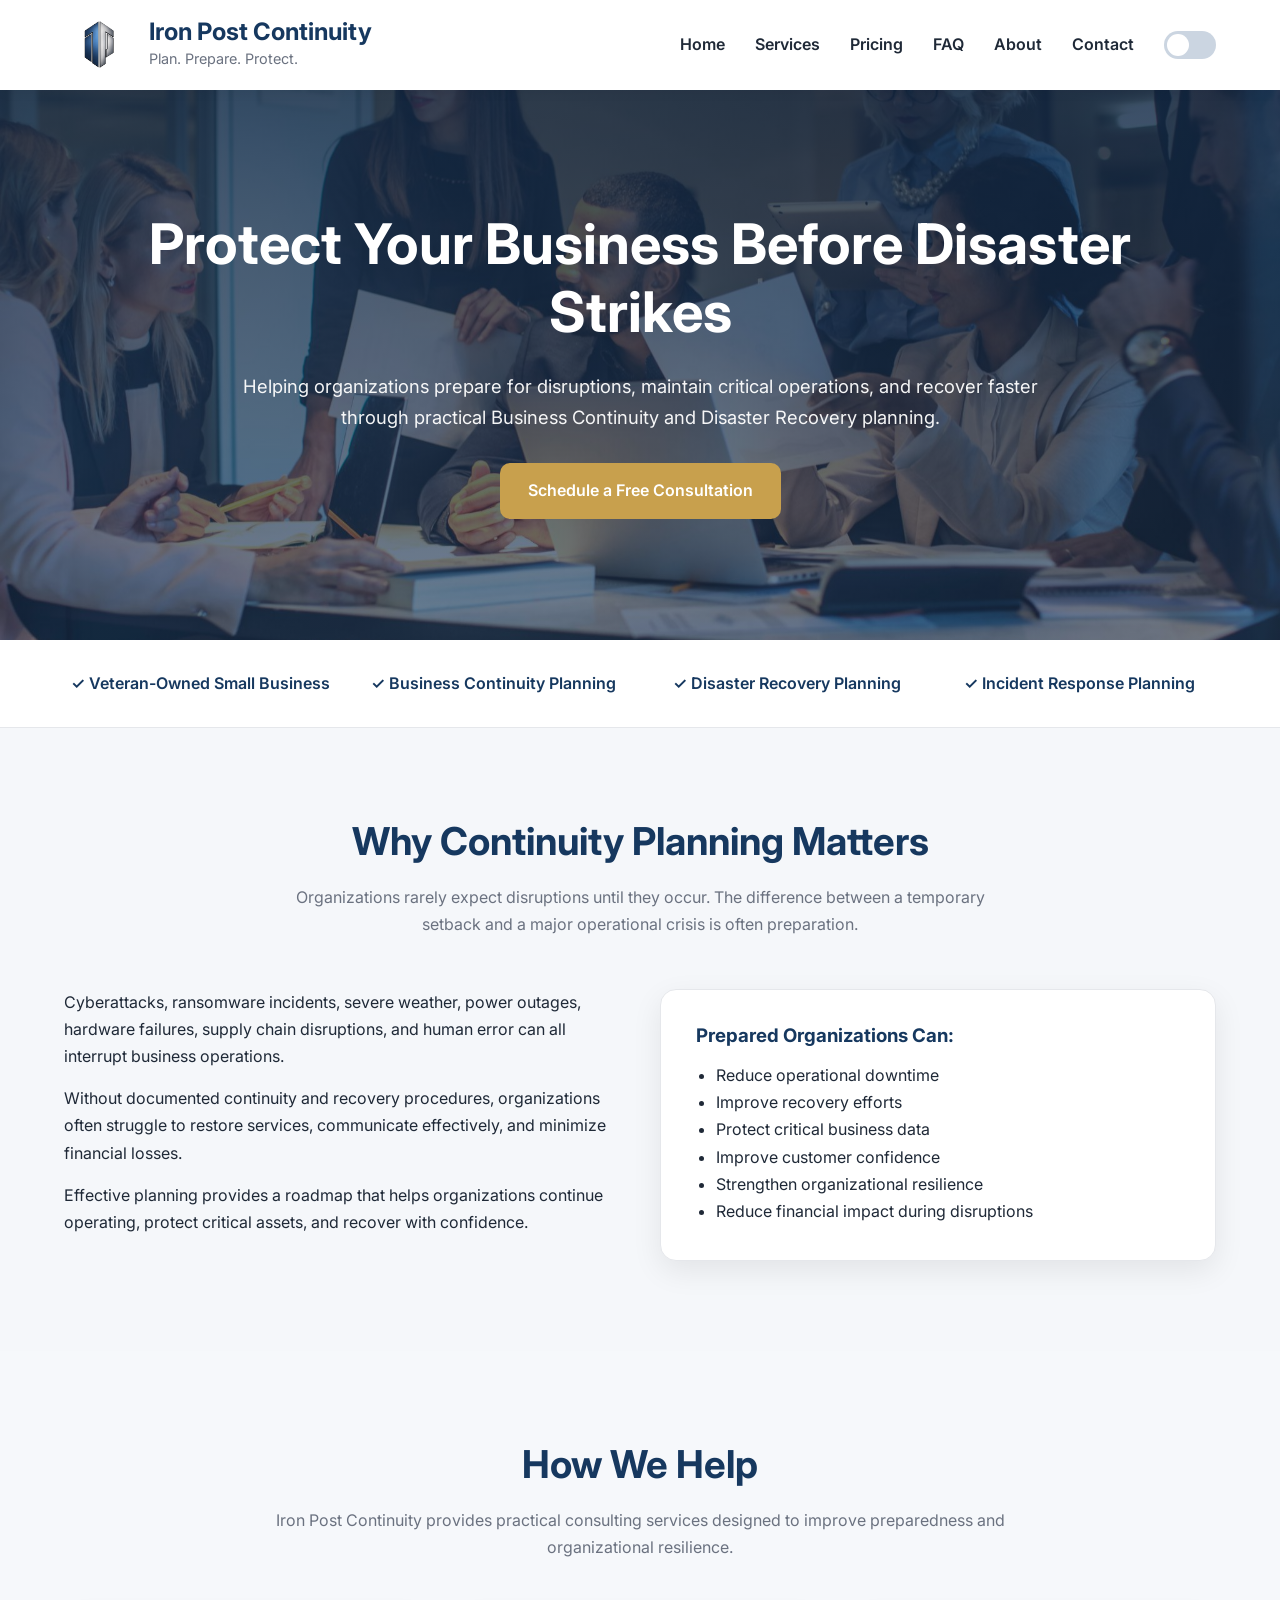
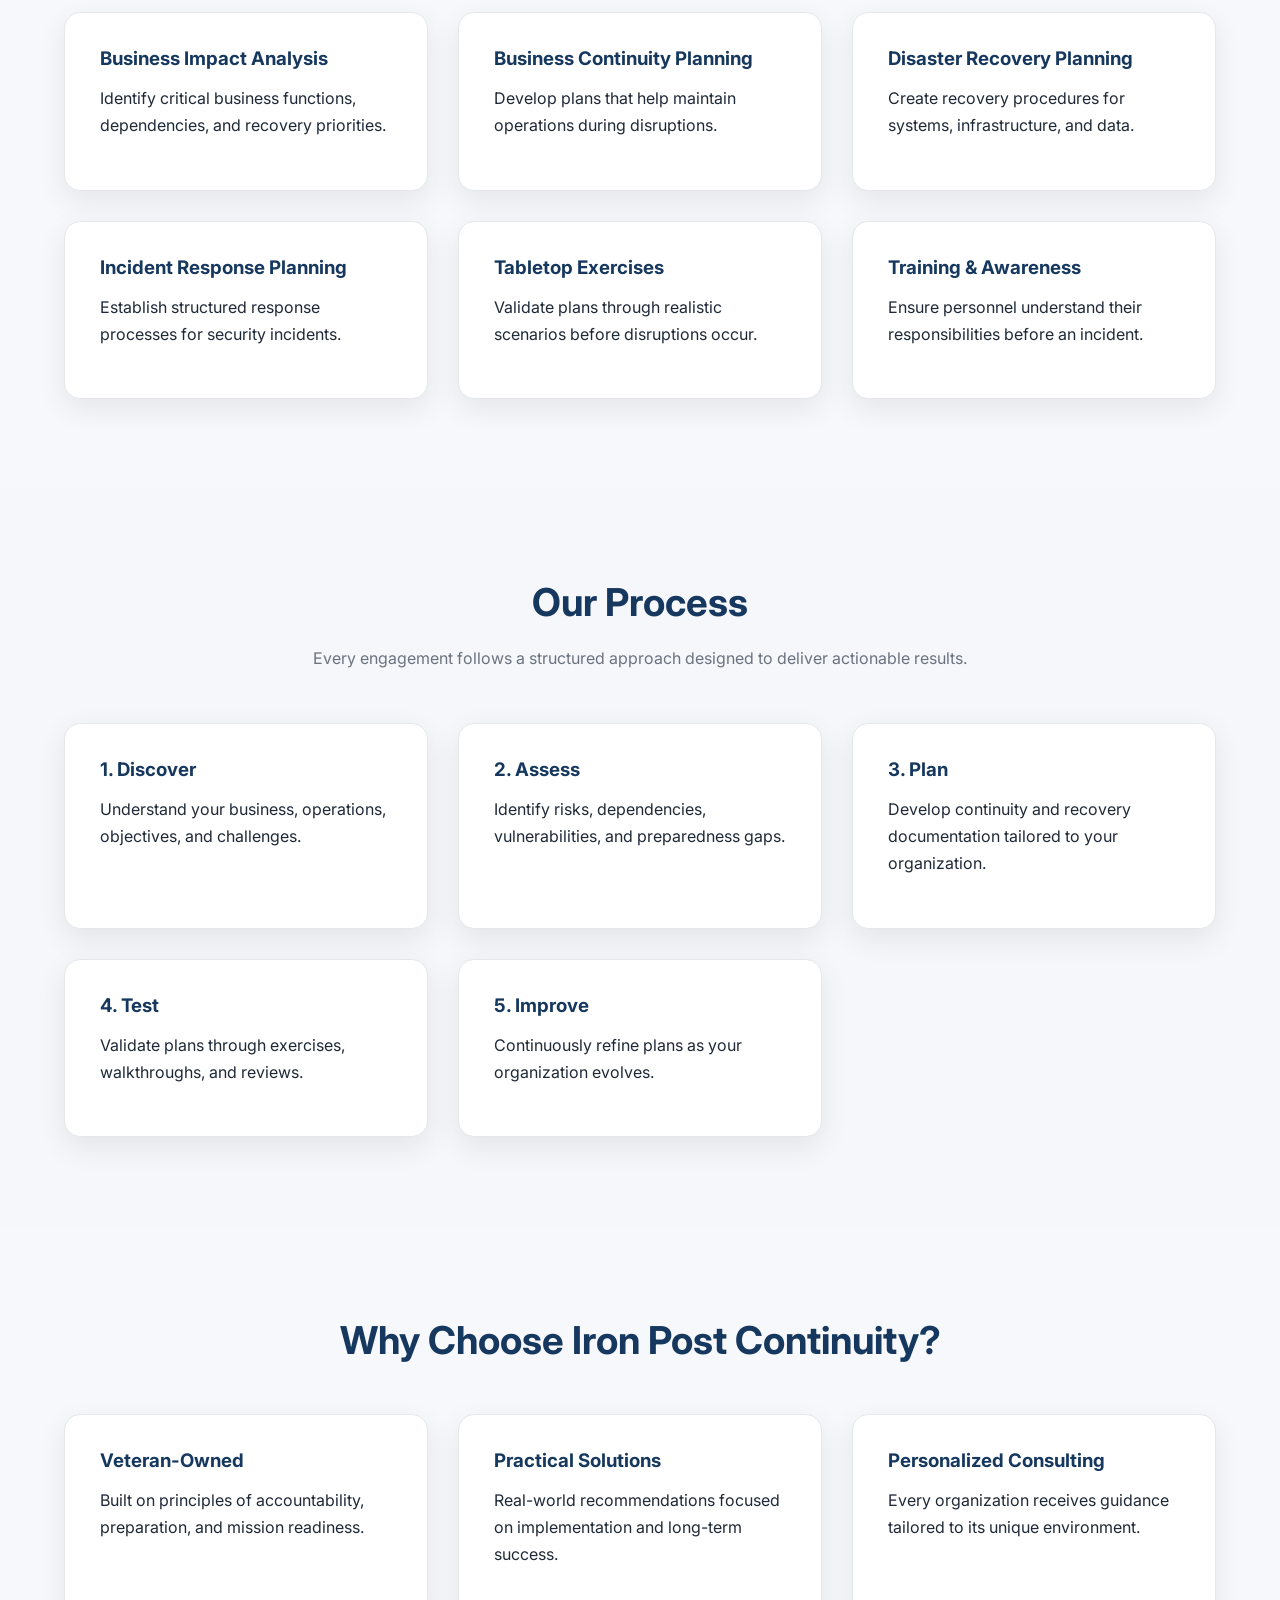
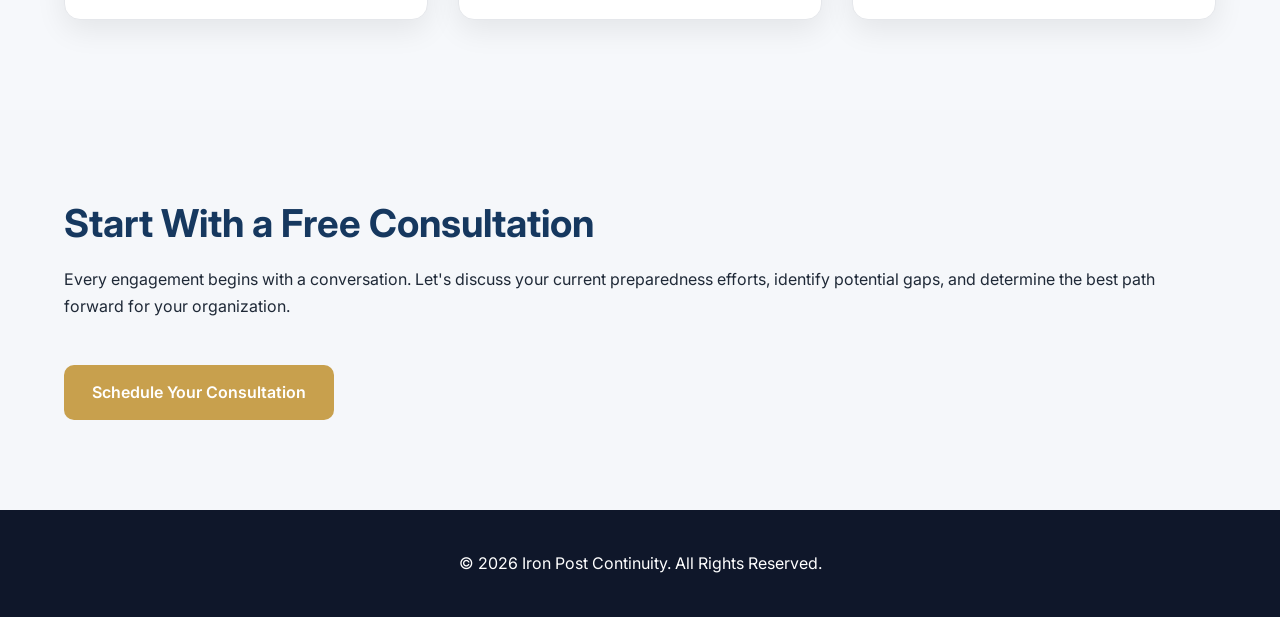
==== commit 0dc8f4c7: "Updated script for slider" ====
--- a/index.html
+++ b/index.html
@@ -44,10 +44,12 @@
             <li><a href="faq.html">FAQ</a></li>
             <li><a href="about.html">About</a></li>
             <li><a href="contact.html">Contact</a></li>
-            <label class="theme-switch">
-                <input type="checkbox" id="theme-toggle">
-                <span class="slider"></span>
-            </label>
+            <li>
+                <label class="theme-switch">
+                    <input type="checkbox" id="theme-toggle">
+                    <span class="slider"></span>
+                </label>
+            </li>
         </ul>
     </nav>
 
@@ -397,19 +399,17 @@
 
     if (localStorage.getItem('theme') === 'dark') {
         document.body.classList.add('dark-mode');
-        toggle.textContent = '☀️';
+        toggle.checked = true;
     }
 
-    toggle.addEventListener('click', () => {
-
-        document.body.classList.toggle('dark-mode');
-
-        if (document.body.classList.contains('dark-mode')) {
+    toggle.addEventListener('change', () => {
+
+        if (toggle.checked) {
+            document.body.classList.add('dark-mode');
             localStorage.setItem('theme', 'dark');
-            toggle.textContent = '☀️';
         } else {
+            document.body.classList.remove('dark-mode');
             localStorage.setItem('theme', 'light');
-            toggle.textContent = '🌙';
         }
 
     });
--- a/css/styles.css
+++ b/css/styles.css
@@ -252,6 +252,52 @@
 color: var(--secondary);
 
 
+}
+
+/* ==========================================
+THEME TOGGLE SWITCH
+========================================== */
+
+.theme-switch {
+    position: relative;
+    display: inline-block;
+    width: 52px;
+    height: 28px;
+}
+
+.theme-switch input {
+    opacity: 0;
+    width: 0;
+    height: 0;
+}
+
+.slider {
+    position: absolute;
+    cursor: pointer;
+    inset: 0;
+    background-color: #cbd5e1;
+    transition: .3s ease;
+    border-radius: 34px;
+}
+
+.slider:before {
+    content: "";
+    position: absolute;
+    height: 22px;
+    width: 22px;
+    left: 3px;
+    bottom: 3px;
+    background-color: white;
+    transition: .3s ease;
+    border-radius: 50%;
+}
+
+input:checked + .slider {
+    background-color: var(--secondary);
+}
+
+input:checked + .slider:before {
+    transform: translateX(24px);
 }
 
 /* ==================================================
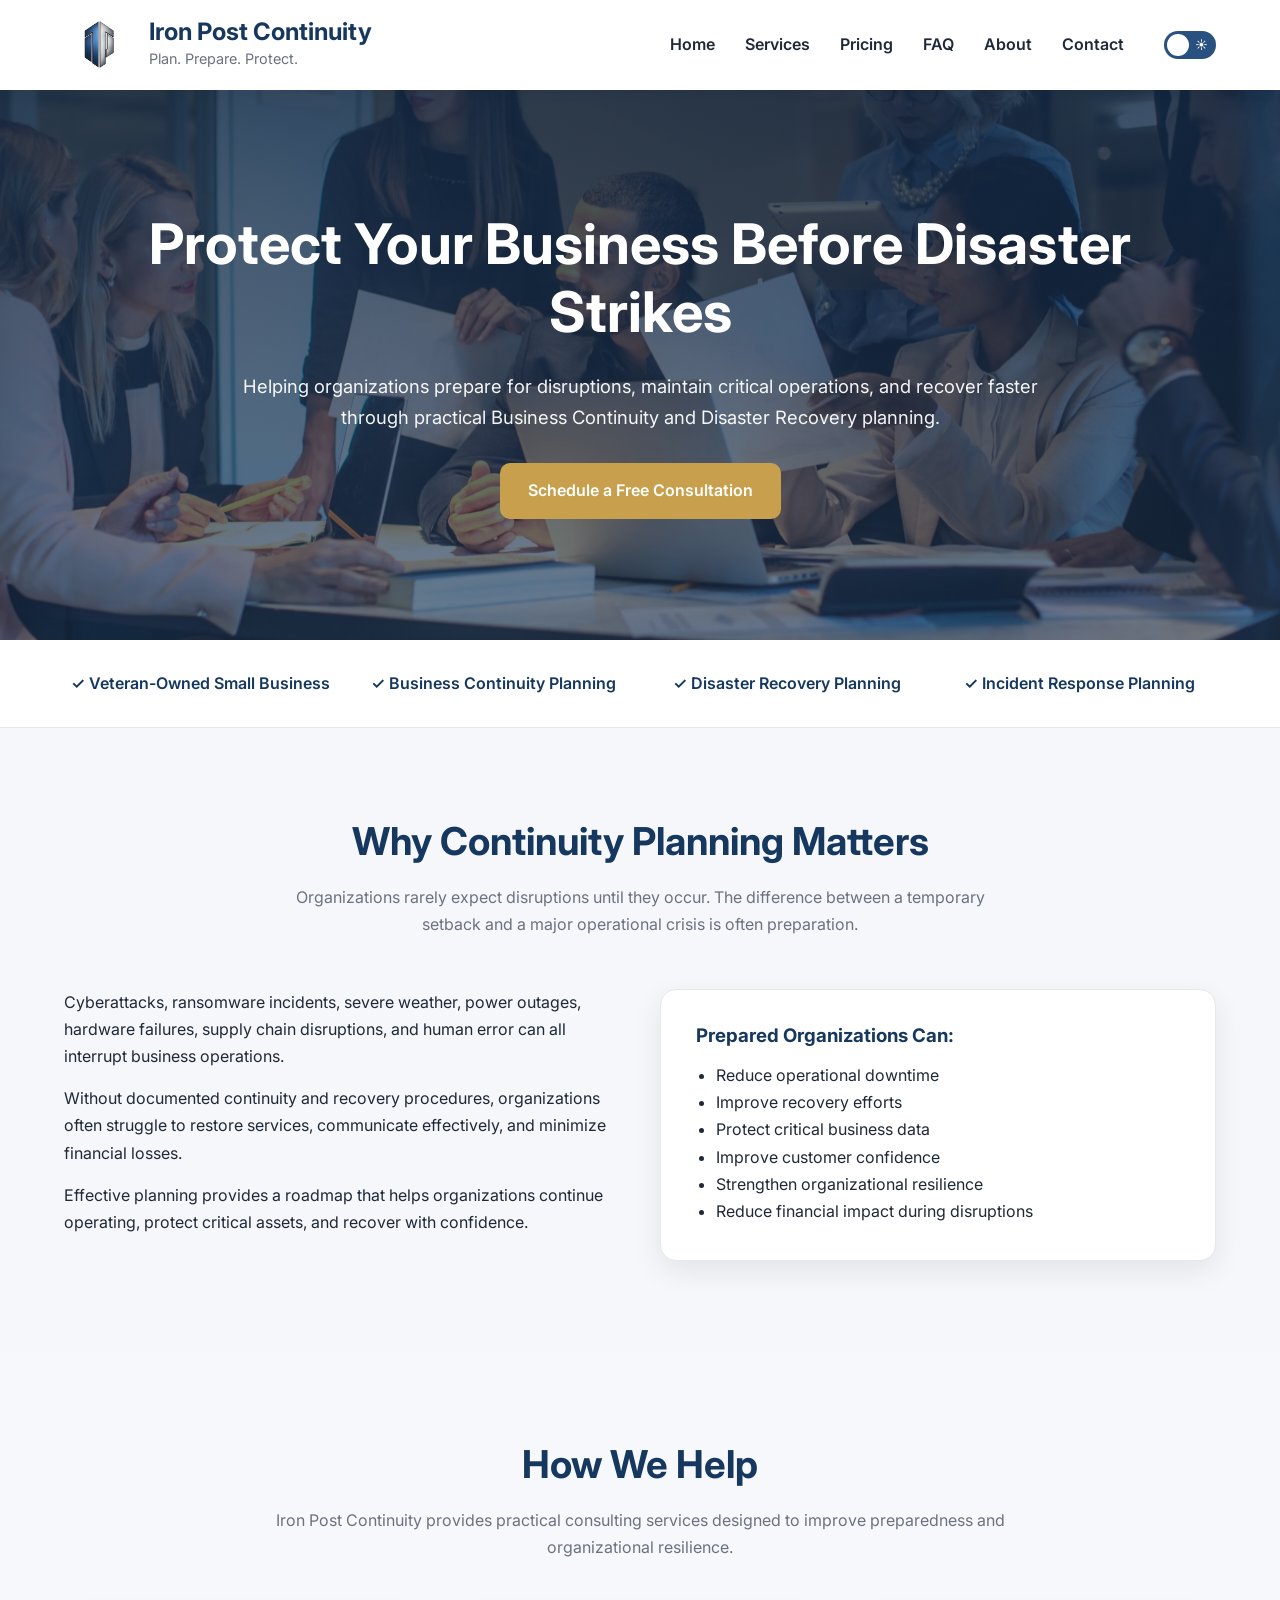
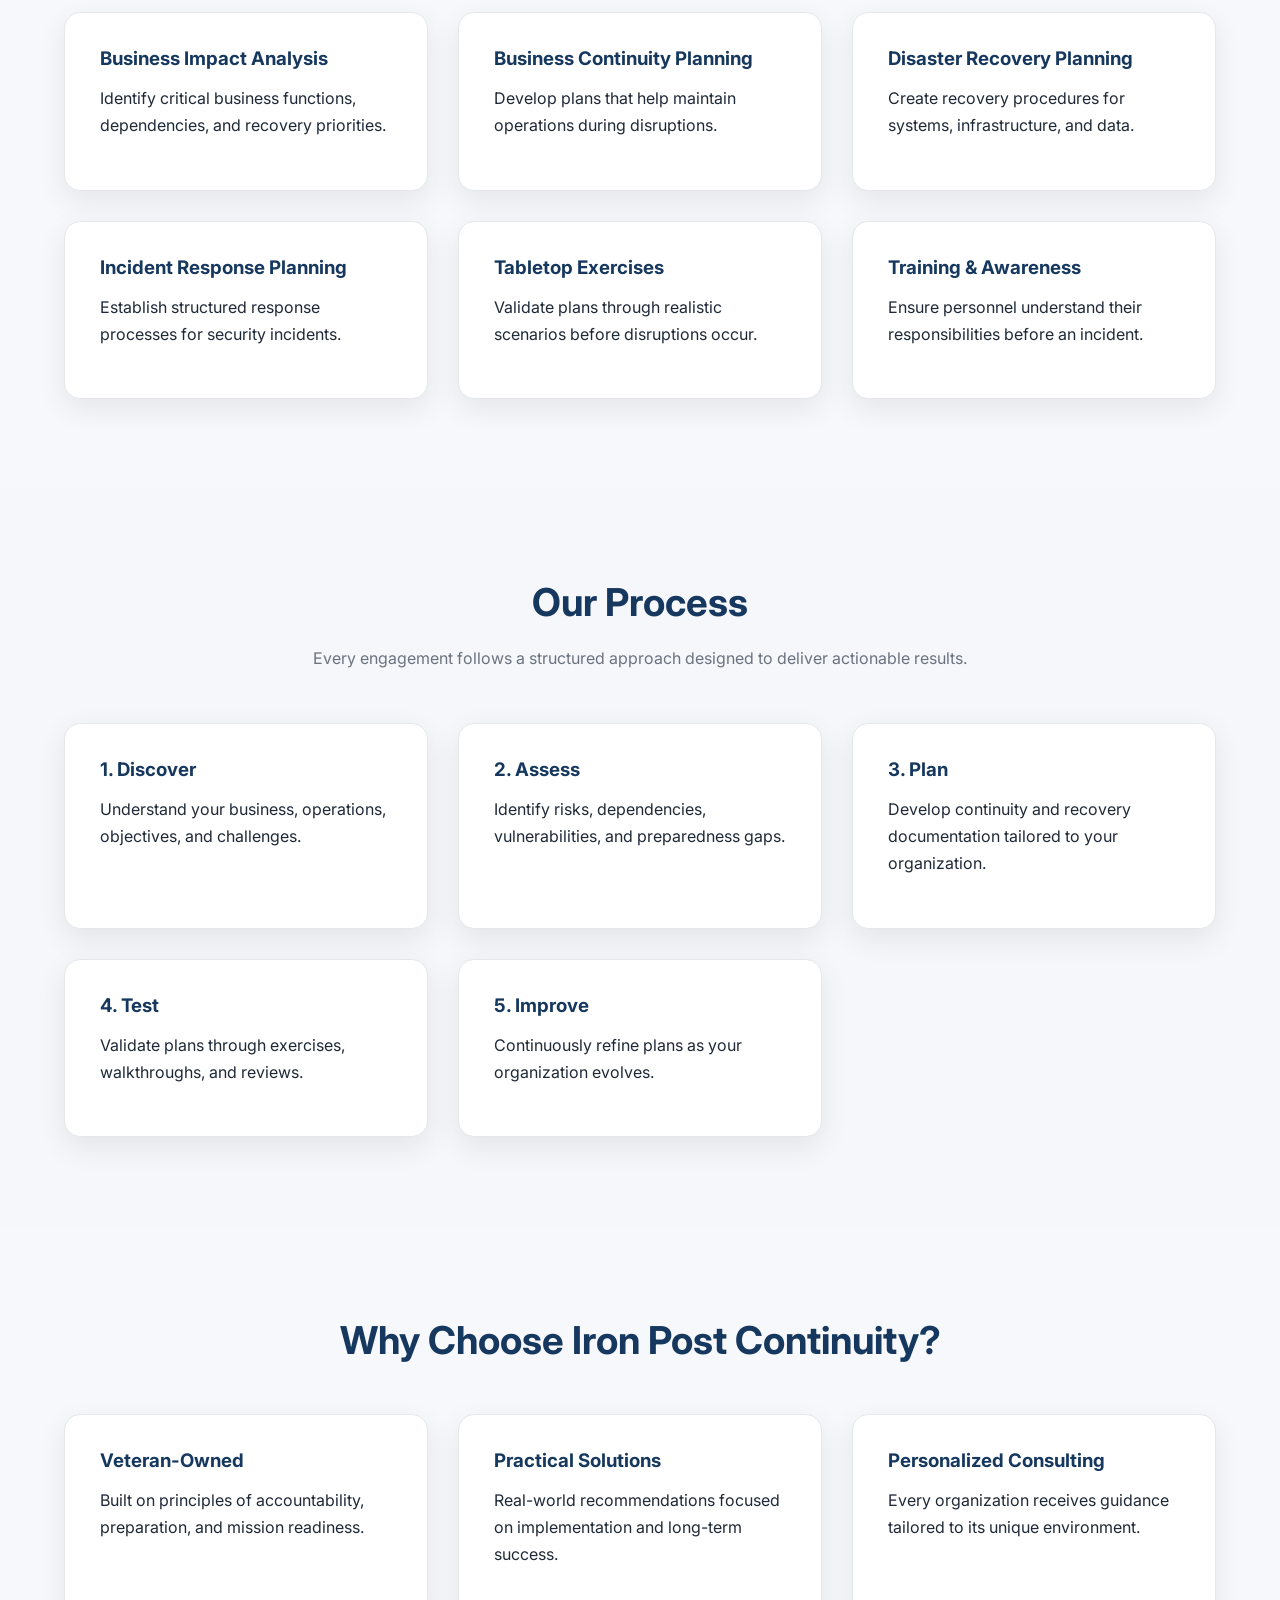
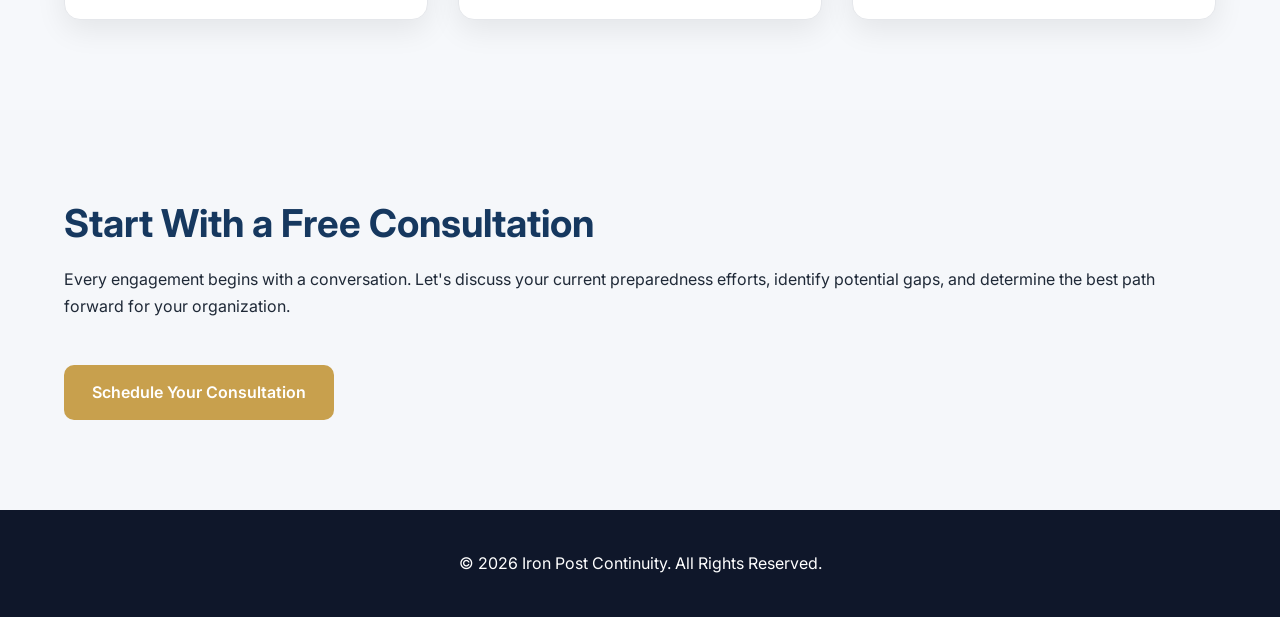
==== commit 7410ff99: "Recommitting for verification purposes. No major changes done in this push." ====
--- a/index.html
+++ b/index.html
@@ -416,4 +416,4 @@
 
 });
 </script>
-</html>
+</html>
--- a/css/styles.css
+++ b/css/styles.css
@@ -261,6 +261,7 @@
 .theme-switch {
     position: relative;
     display: inline-block;
+    margin-left: 10px;
     width: 52px;
     height: 28px;
 }
@@ -275,7 +276,7 @@
     position: absolute;
     cursor: pointer;
     inset: 0;
-    background-color: #cbd5e1;
+    background-color: #29517f;
     transition: .3s ease;
     border-radius: 34px;
 }
@@ -293,11 +294,26 @@
 }
 
 input:checked + .slider {
-    background-color: var(--secondary);
+    background-color: #c8a04d;
 }
 
 input:checked + .slider:before {
     transform: translateX(24px);
+}
+
+.slider::after {
+    content: "☀";
+    position: absolute;
+    right: 8px;
+    top: 4px;
+    color: white;
+    font-size: 12px;
+}
+
+input:checked + .slider::after {
+    content: "🌙";
+    left: 8px;
+    right: auto;
 }
 
 /* ==================================================
@@ -1027,4 +1043,4 @@
         margin: auto;
     }
 
-}
+}
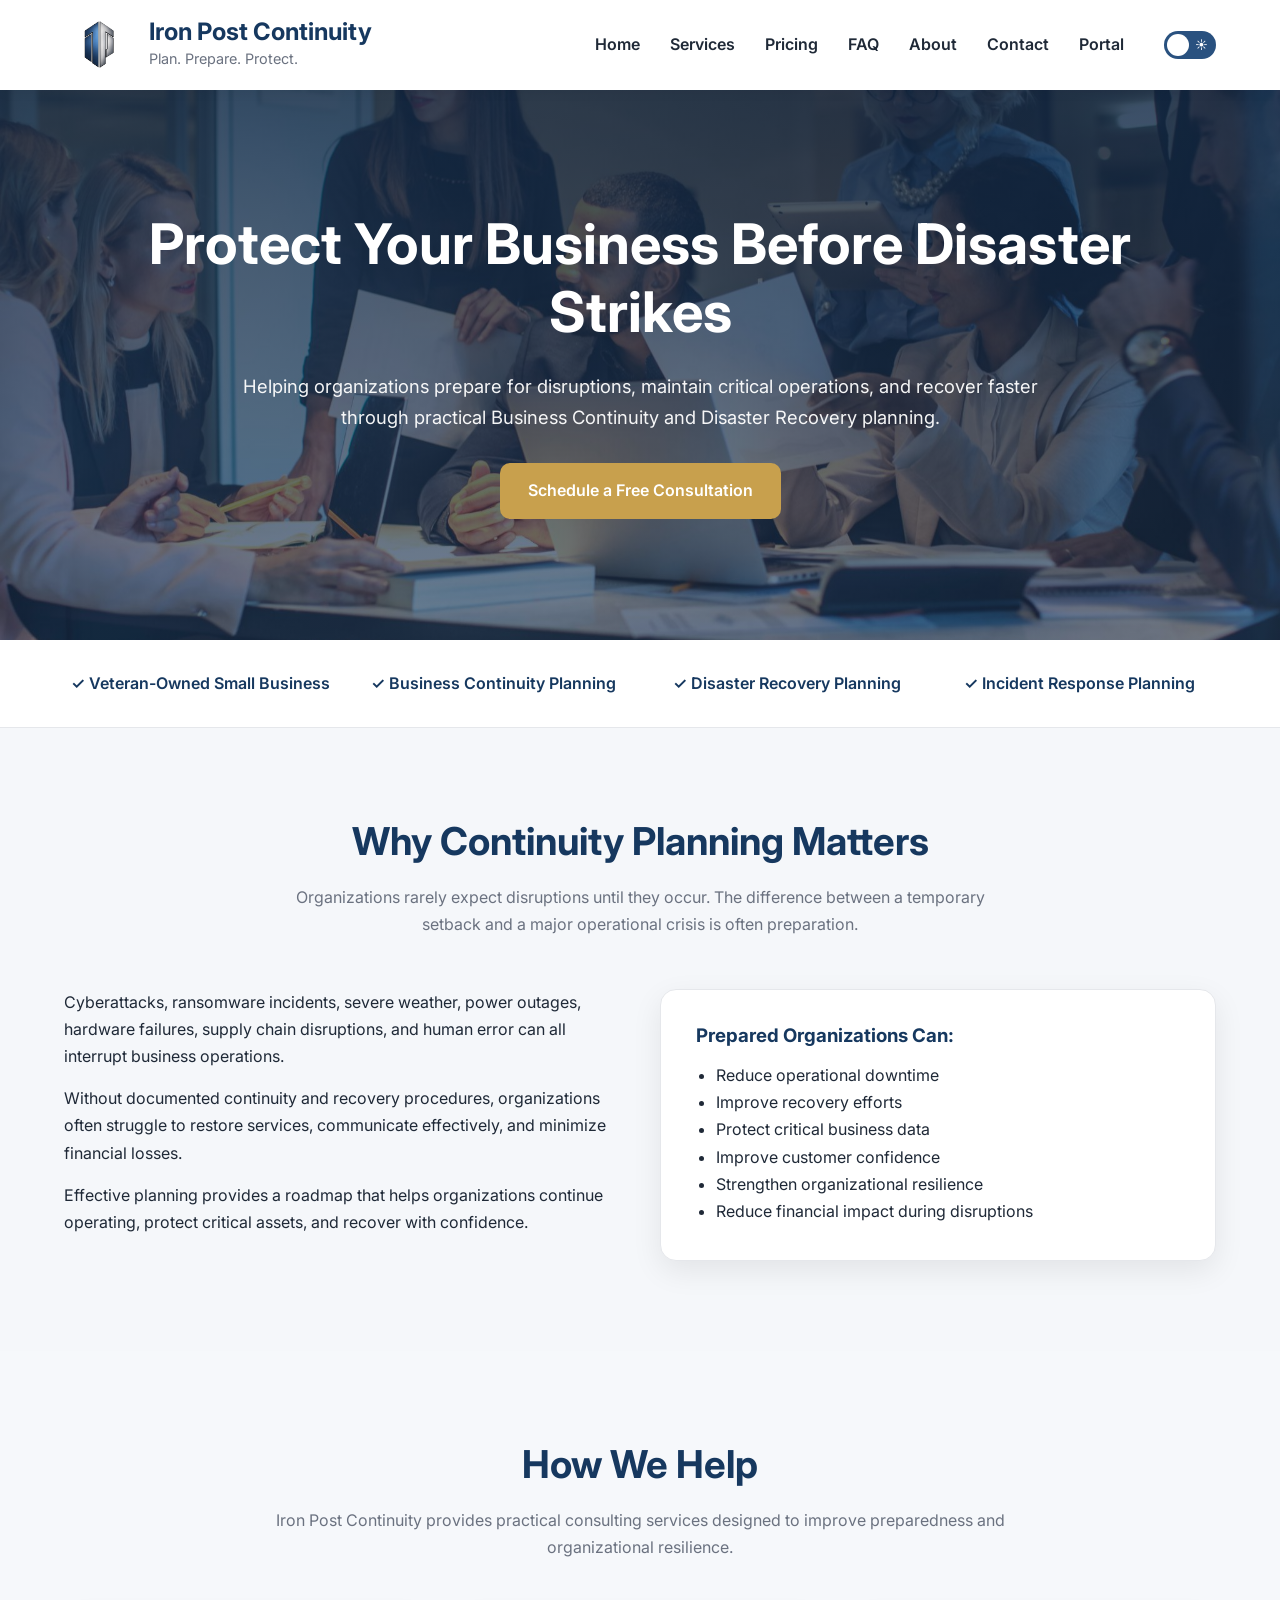
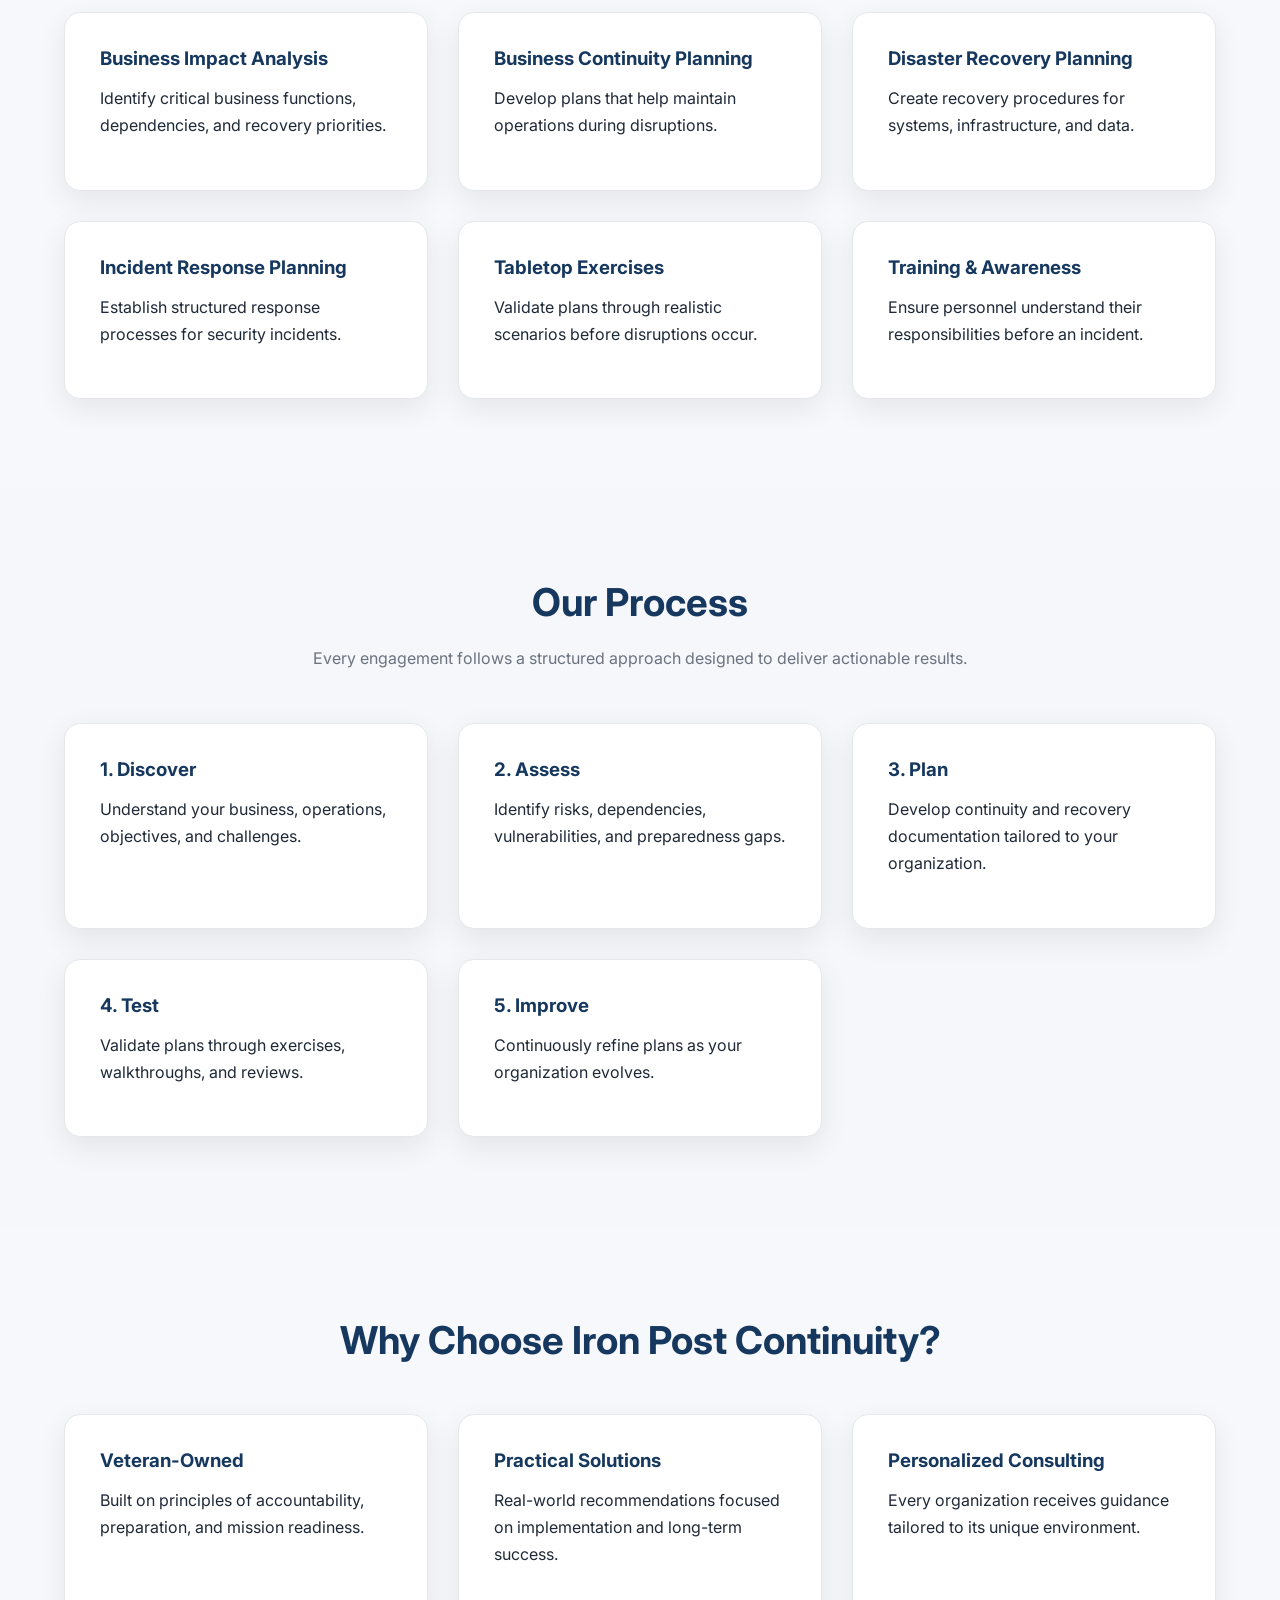
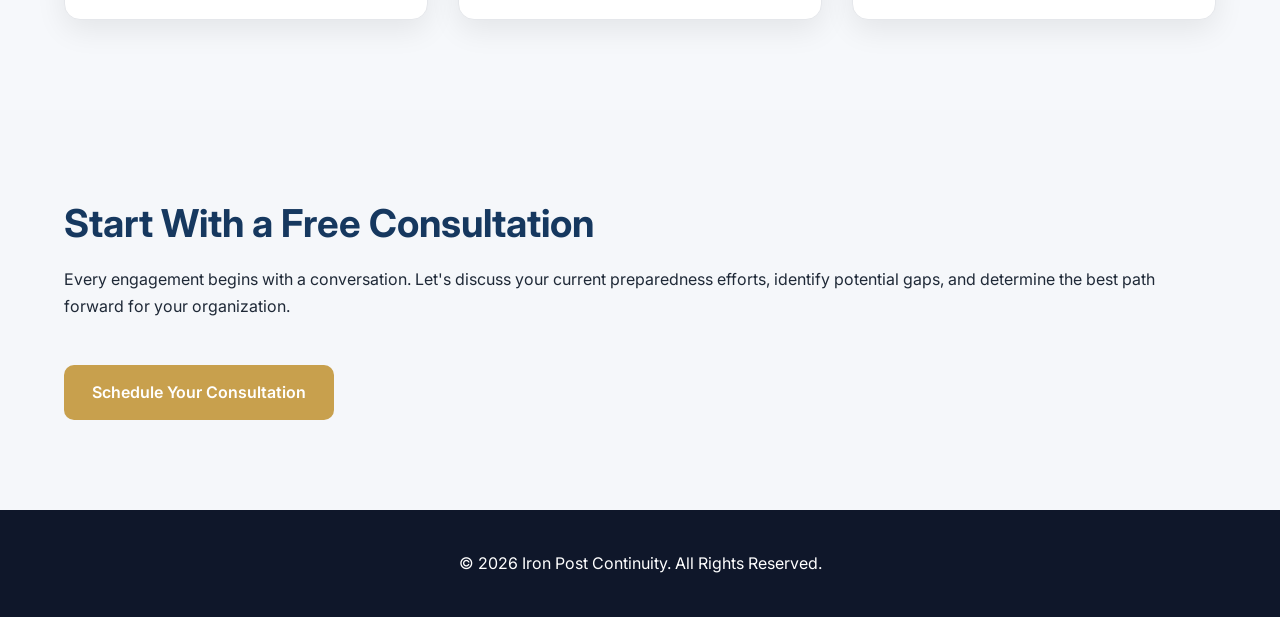
==== commit 35decca8: "Added Portal link to menu in Index" ====
--- a/index.html
+++ b/index.html
@@ -44,6 +44,7 @@
             <li><a href="faq.html">FAQ</a></li>
             <li><a href="about.html">About</a></li>
             <li><a href="contact.html">Contact</a></li>
+			<li><a href="portal.html">Portal</a></li>
             <li>
                 <label class="theme-switch">
                     <input type="checkbox" id="theme-toggle">
@@ -416,4 +417,4 @@
 
 });
 </script>
-</html>+</html>
